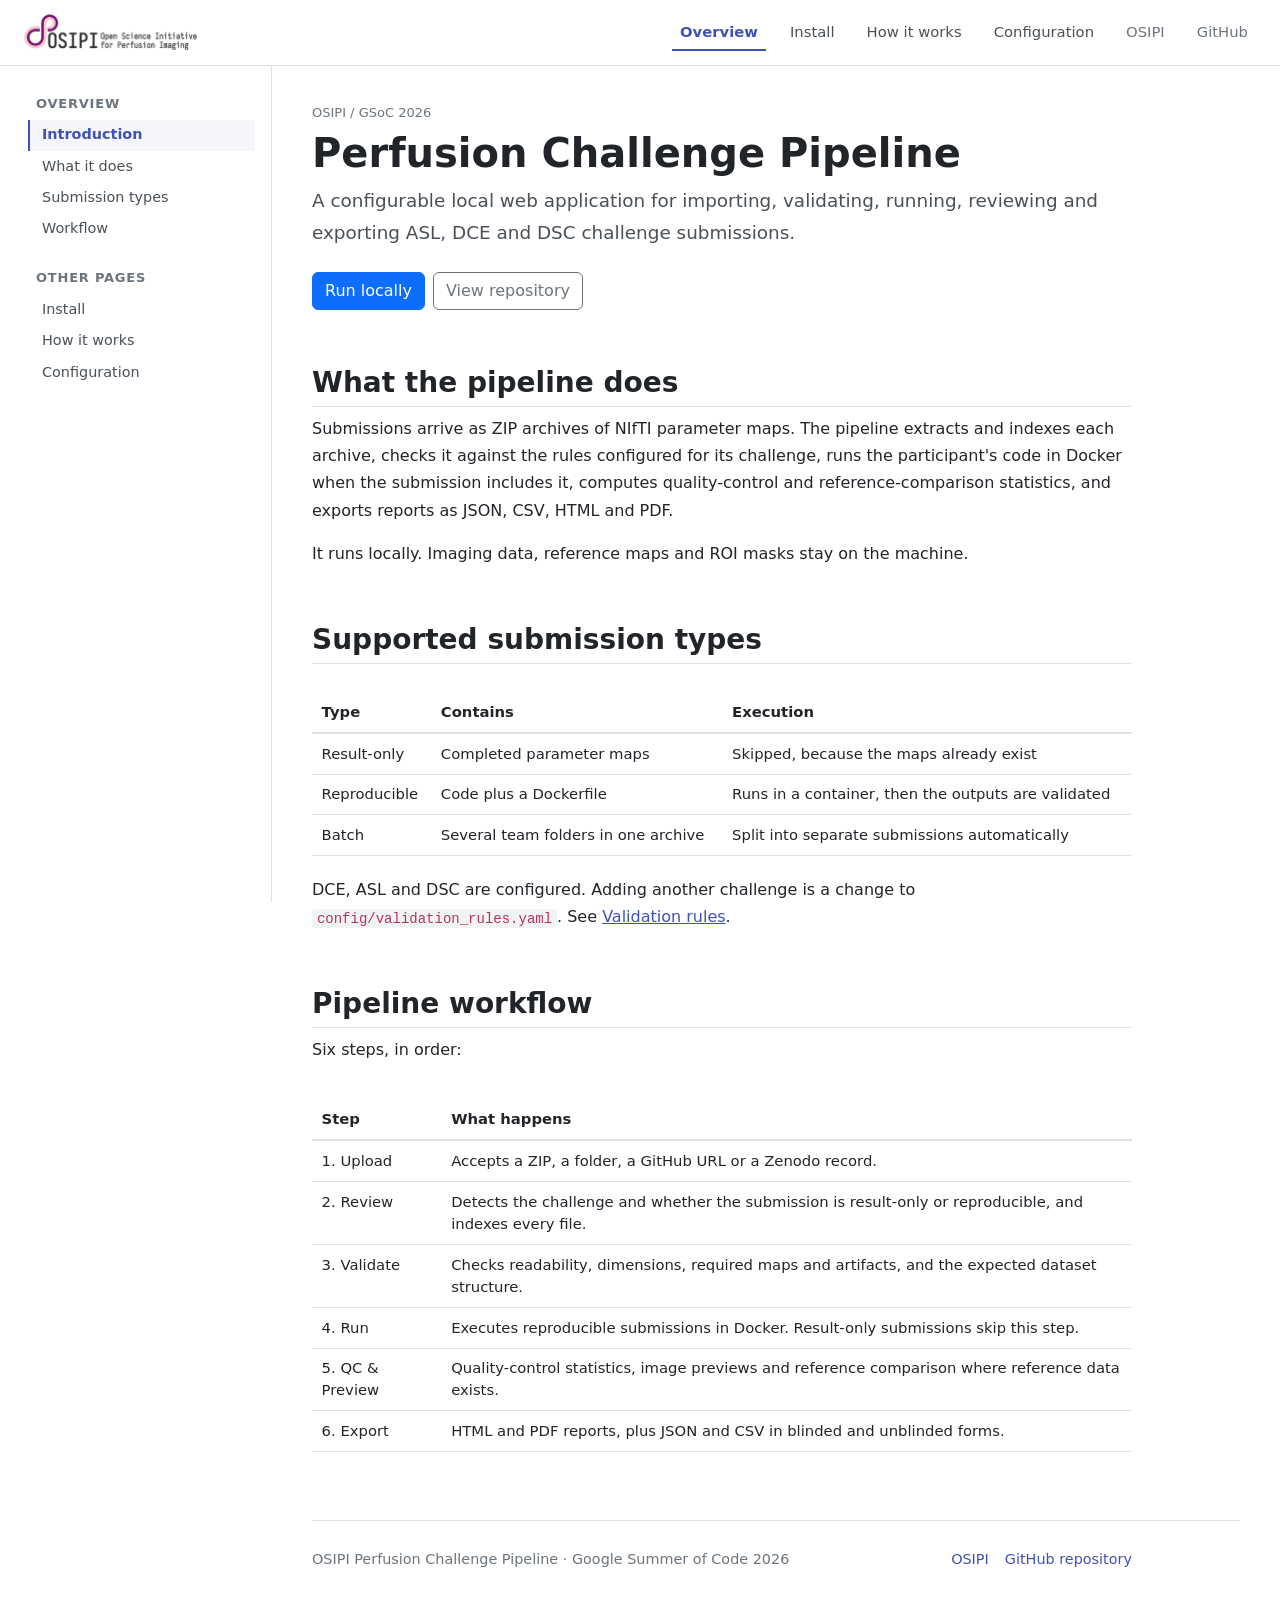
==== docs/index.html @ 7261a747 "Update pipeline" ====
<!DOCTYPE html>
<html lang="en">
<head>
<meta charset="utf-8">
<meta name="viewport" content="width=device-width, initial-scale=1">
<title>Perfusion Challenge Pipeline · Documentation</title>
<meta name="description" content="Documentation for the OSIPI Perfusion Challenge Pipeline: a configurable local web application for importing, validating, running, reviewing and exporting ASL, DCE and DSC challenge submissions.">
<!-- The mark, not the wordmark: the lettering is illegible at 16 px. -->
<link rel="icon" href="assets/images/favicon.ico" sizes="any">
<link rel="apple-touch-icon" href="assets/images/osipi-mark.png">
<link href="https://cdn.jsdelivr.net/npm/bootstrap@5.3.3/dist/css/bootstrap.min.css" rel="stylesheet" crossorigin="anonymous">
<link rel="stylesheet" href="assets/stylesheets/site.css">
</head>
<body data-page="index">

<a class="docs-skip" href="#main">Skip to content</a>

<nav class="navbar navbar-expand-lg docs-navbar sticky-top" aria-label="Main">
  <div class="container-fluid px-3 px-lg-4">
    <button class="navbar-toggler border-0 me-2 d-lg-none" type="button"
            data-bs-toggle="offcanvas" data-bs-target="#docsMenu" aria-controls="docsMenu"
            aria-label="Open documentation menu">
      <span class="navbar-toggler-icon"></span>
    </button>

    <a class="navbar-brand" href="index.html" aria-label="Perfusion Challenge Pipeline home page">
      <img src="assets/images/osipi-logo.png"
           alt="Open Science Initiative for Perfusion Imaging"
           class="docs-brand-logo">
    </a>

    <!-- Tabs are rendered by assets/scripts/nav.js so all pages share one list. -->
    <ul class="navbar-nav ms-auto flex-row gap-3 align-items-center" data-navbar-tabs></ul>
  </div>
</nav>

<div class="container-fluid px-0">
  <div class="docs-layout">

    <aside class="docs-sidebar ps-3 ps-xl-4">
      <nav id="sidebar-nav" aria-label="Documentation sections"></nav>
    </aside>

    <div class="offcanvas offcanvas-start" tabindex="-1" id="docsMenu" aria-labelledby="docsMenuLabel">
      <div class="offcanvas-header border-bottom">
        <h2 class="offcanvas-title h6 mb-0" id="docsMenuLabel">Documentation</h2>
        <button type="button" class="btn-close" data-bs-dismiss="offcanvas" aria-label="Close"></button>
      </div>
      <div class="offcanvas-body">
        <nav id="sidebar-nav-mobile" aria-label="Documentation sections"></nav>
      </div>
    </div>

    <main class="docs-main" id="main">
      <div class="docs-content">

        <section id="introduction">
          <p class="docs-breadcrumb">OSIPI / GSoC 2026</p>
          <h1>Perfusion Challenge Pipeline</h1>
          <p class="docs-lead">A configurable local web application for importing, validating, running,
            reviewing and exporting ASL, DCE and DSC challenge submissions.</p>

          <div class="d-flex flex-wrap gap-2 mt-4 mb-2">
            <a class="btn btn-primary" href="install.html#installation">Run locally</a>
            <a class="btn btn-outline-secondary" href="https://github.com/ralkhleef/osipi-perfusion-pipeline" target="_blank" rel="noopener">View repository</a>
          </div>

          <h2 id="what-it-does">What the pipeline does</h2>
          <p>Submissions arrive as ZIP archives of NIfTI parameter maps. The pipeline extracts and
            indexes each archive, checks it against the rules configured for its challenge, runs the
            participant's code in Docker when the submission includes it, computes quality-control
            and reference-comparison statistics, and exports reports as JSON, CSV, HTML and PDF.</p>
          <p>It runs locally. Imaging data, reference maps and ROI masks stay on the machine.</p>

          <h2 id="submission-types">Supported submission types</h2>
          <div class="docs-table-wrap">
            <table>
              <thead><tr><th>Type</th><th>Contains</th><th>Execution</th></tr></thead>
              <tbody>
                <tr><td>Result-only</td><td>Completed parameter maps</td><td>Skipped, because the maps already exist</td></tr>
                <tr><td>Reproducible</td><td>Code plus a Dockerfile</td><td>Runs in a container, then the outputs are validated</td></tr>
                <tr><td>Batch</td><td>Several team folders in one archive</td><td>Split into separate submissions automatically</td></tr>
              </tbody>
            </table>
          </div>
          <p>DCE, ASL and DSC are configured. Adding another challenge is a change to
            <code>config/validation_rules.yaml</code>. See <a href="configuration.html#validation-rules">Validation
            rules</a>.</p>

          <h2 id="pipeline-workflow">Pipeline workflow</h2>
          <p>Six steps, in order:</p>
          <div class="docs-table-wrap">
            <table>
              <thead><tr><th>Step</th><th>What happens</th></tr></thead>
              <tbody>
                <tr><td>1. Upload</td><td>Accepts a ZIP, a folder, a GitHub URL or a Zenodo record.</td></tr>
                <tr><td>2. Review</td><td>Detects the challenge and whether the submission is result-only or reproducible, and indexes every file.</td></tr>
                <tr><td>3. Validate</td><td>Checks readability, dimensions, required maps and artifacts, and the expected dataset structure.</td></tr>
                <tr><td>4. Run</td><td>Executes reproducible submissions in Docker. Result-only submissions skip this step.</td></tr>
                <tr><td>5. QC &amp; Preview</td><td>Quality-control statistics, image previews and reference comparison where reference data exists.</td></tr>
                <tr><td>6. Export</td><td>HTML and PDF reports, plus JSON and CSV in blinded and unblinded forms.</td></tr>
              </tbody>
            </table>
          </div>
        </section>

      </div>

      <footer class="docs-footer mt-5">
        <div class="docs-content d-flex flex-wrap gap-3 justify-content-between">
          <span>OSIPI Perfusion Challenge Pipeline · Google Summer of Code 2026</span>
          <span class="d-flex gap-3">
            <a href="https://osipi.github.io/" target="_blank" rel="noopener">OSIPI</a>
            <a href="https://github.com/ralkhleef/osipi-perfusion-pipeline" target="_blank" rel="noopener">GitHub repository</a>
          </span>
        </div>
      </footer>
    </main>

    <aside class="docs-toc-col">
      <p class="docs-toc-title">On this page</p>
      <nav class="docs-toc" data-toc aria-label="On this page"></nav>
    </aside>

  </div>
</div>

<script src="https://cdn.jsdelivr.net/npm/bootstrap@5.3.3/dist/js/bootstrap.bundle.min.js" crossorigin="anonymous"></script>
<script src="assets/scripts/nav.js"></script>
<script src="assets/scripts/site.js"></script>
</body>
</html>
---- docs/assets/stylesheets/site.css ----
/* OSIPI Perfusion Challenge Pipeline — documentation site.
 *
 * Bootstrap 5.3 supplies the grid, navbar, offcanvas and buttons; this file
 * adds the documentation layout (three columns, sticky sidebars, scrollspy
 * states, code blocks, figures) and the OSIPI palette on top.
 */

:root {
  --osipi-primary: #4051b5;
  --osipi-primary-dark: #303f9f;
  --osipi-link: #4051b5;
  --docs-border: #dee2e6;
  --docs-muted: #6c757d;
  --docs-code-bg: #212529;
  --docs-sidebar-w: 17rem;
  --docs-toc-w: 14rem;
  --docs-navbar-h: 4rem;

  --bs-body-font-family: system-ui, -apple-system, "Segoe UI", Roboto, sans-serif;
  --bs-link-color-rgb: 64, 81, 181;
  --bs-link-hover-color-rgb: 48, 63, 159;
}

body {
  font-family: var(--bs-body-font-family);
  color: #212529;
  scroll-behavior: smooth;
}

@media (prefers-reduced-motion: reduce) {
  body { scroll-behavior: auto; }
}

/* ── Navbar ──────────────────────────────────────────────────────────────── */

.docs-navbar {
  background: #fff;
  min-height: var(--docs-navbar-h);
  border-bottom: 1px solid var(--docs-border);
}

.docs-navbar .navbar-brand {
  display: flex;
  align-items: center;
  gap: .75rem;
  padding-block: .4rem;
}

/* The lockup is a wide banner carrying its own wordmark and strapline, so it
   stands alone in the navbar. Sized so the strapline stays legible. */
.docs-brand-logo {
  height: 2.25rem;
  width: auto;
}

@media (max-width: 575.98px) {
  /* Narrow screens: the strapline is unreadable anyway, so trade it for room. */
  .docs-brand-logo { height: 1.75rem; }
}

.docs-navbar .nav-link {
  color: #495057;
  font-size: .925rem;
  font-weight: 500;
}
.docs-navbar .nav-link:hover,
.docs-navbar .nav-link:focus-visible { color: var(--osipi-primary); }

/* ── Three-column layout ─────────────────────────────────────────────────── */

.docs-layout {
  display: grid;
  grid-template-columns: 1fr;
  gap: 0;
}

@media (min-width: 992px) {
  .docs-layout {
    grid-template-columns: var(--docs-sidebar-w) minmax(0, 1fr);
  }
}

@media (min-width: 1400px) {
  .docs-layout {
    grid-template-columns: var(--docs-sidebar-w) minmax(0, 1fr) var(--docs-toc-w);
  }
}

.docs-sidebar {
  display: none;
  border-right: 1px solid var(--docs-border);
}

@media (min-width: 992px) {
  .docs-sidebar {
    display: block;
    position: sticky;
    top: var(--docs-navbar-h);
    height: calc(100vh - var(--docs-navbar-h));
    overflow-y: auto;
    padding: 1.75rem 1rem 3rem 0;
  }
}

.docs-toc-col { display: none; }

@media (min-width: 1400px) {
  .docs-toc-col {
    display: block;
    position: sticky;
    top: var(--docs-navbar-h);
    height: calc(100vh - var(--docs-navbar-h));
    overflow-y: auto;
    padding: 1.75rem 0 3rem 1.5rem;
  }
}

.docs-main {
  min-width: 0;
  padding: 2rem 0 4rem;
}

@media (min-width: 992px) {
  .docs-main { padding: 2.25rem 2.5rem 5rem; }
}

.docs-content { max-width: 820px; }

/* ── Sidebar navigation ──────────────────────────────────────────────────── */

.docs-nav-group + .docs-nav-group { margin-top: 1.5rem; }

.docs-nav-heading {
  font-size: .8125rem;
  font-weight: 600;
  text-transform: uppercase;
  letter-spacing: .06em;
  color: var(--docs-muted);
  padding: 0 .75rem;
  margin-bottom: .4rem;
}

.docs-nav-link {
  display: block;
  padding: .3rem .75rem;
  font-size: .9rem;
  color: #495057;
  text-decoration: none;
  border-left: 2px solid transparent;
  margin-left: .25rem;
}

.docs-nav-link:hover { color: var(--osipi-primary); }

.docs-nav-link.active {
  color: var(--osipi-primary);
  font-weight: 600;
  border-left-color: var(--osipi-primary);
  background: rgba(64, 81, 181, .05);
}

/* ── On this page ────────────────────────────────────────────────────────── */

.docs-toc-title {
  font-size: .8125rem;
  font-weight: 600;
  text-transform: uppercase;
  letter-spacing: .06em;
  color: var(--docs-muted);
  margin-bottom: .5rem;
}

.docs-toc a {
  display: block;
  padding: .2rem 0 .2rem .75rem;
  font-size: .85rem;
  color: var(--docs-muted);
  text-decoration: none;
  border-left: 2px solid var(--docs-border);
}

.docs-toc a:hover { color: var(--osipi-primary); }

.docs-toc a.active {
  color: var(--osipi-primary);
  border-left-color: var(--osipi-primary);
  font-weight: 500;
}

/* ── Typography ──────────────────────────────────────────────────────────── */

.docs-breadcrumb {
  font-size: .8125rem;
  color: var(--docs-muted);
  margin-bottom: .35rem;
}

.docs-content h1 {
  font-size: 2.5rem;
  font-weight: 600;
  margin-bottom: .5rem;
}

.docs-lead {
  font-size: 1.15rem;
  color: #495057;
  line-height: 1.6;
  max-width: 46em;
}

.docs-content h2 {
  font-size: 1.75rem;
  font-weight: 600;
  margin-top: 3rem;
  padding-top: .5rem;
  padding-bottom: .4rem;
  border-bottom: 1px solid var(--docs-border);
}

.docs-content h3 {
  font-size: 1.25rem;
  font-weight: 600;
  margin-top: 2rem;
}

.docs-content h4 { font-size: 1.05rem; font-weight: 600; margin-top: 1.5rem; }

.docs-content p,
.docs-content li { line-height: 1.7; }

/* Anchor links appear on hover, as in most documentation sites. */
.docs-anchor {
  opacity: 0;
  margin-left: .4rem;
  font-size: .8em;
  text-decoration: none;
  color: var(--docs-muted);
}
h2:hover .docs-anchor,
h3:hover .docs-anchor,
.docs-anchor:focus-visible { opacity: 1; }

/* ── Code blocks ─────────────────────────────────────────────────────────── */

.docs-code { margin: 1.25rem 0; }

.docs-code-header {
  display: flex;
  align-items: center;
  justify-content: space-between;
  gap: 1rem;
  background: #2b3035;
  color: #dee2e6;
  border-radius: .375rem .375rem 0 0;
  padding: .45rem .85rem;
  font-size: .8125rem;
  font-family: var(--bs-font-monospace);
}

.docs-code-header + pre {
  margin: 0;
  border-radius: 0 0 .375rem .375rem;
}

.docs-code pre {
  background: var(--docs-code-bg);
  color: #e9ecef;
  padding: 1rem 1.1rem;
  overflow-x: auto;
  font-size: .8375rem;
  line-height: 1.6;
  margin: 0;
  border-radius: .375rem;
}

.docs-code code { color: inherit; background: none; padding: 0; }

.docs-copy {
  border: 1px solid rgba(255, 255, 255, .25);
  background: transparent;
  color: #dee2e6;
  border-radius: .25rem;
  padding: .1rem .55rem;
  font-size: .75rem;
  cursor: pointer;
  white-space: nowrap;
}

.docs-copy:hover { background: rgba(255, 255, 255, .1); color: #fff; }
.docs-copy.copied { color: #75b798; border-color: #75b798; }

/* Inline code inside prose. */
.docs-content p code,
.docs-content li code,
.docs-content td code {
  background: #f1f3f5;
  color: #b5335c;
  padding: .12em .35em;
  border-radius: .25rem;
  font-size: .875em;
}

/* ── Tables ──────────────────────────────────────────────────────────────── */

.docs-content table {
  width: 100%;
  margin: 1.25rem 0;
  font-size: .925rem;
  border-collapse: collapse;
}

.docs-content thead th {
  text-align: left;
  border-bottom: 2px solid var(--docs-border);
  padding: .55rem .6rem;
  font-weight: 600;
}

.docs-content tbody td {
  border-bottom: 1px solid var(--docs-border);
  padding: .55rem .6rem;
  vertical-align: top;
}

.docs-table-wrap { overflow-x: auto; }

/* ── Callout — used sparingly ────────────────────────────────────────────── */

.docs-callout {
  border-left: 3px solid var(--osipi-primary);
  background: #f8f9fb;
  padding: .9rem 1.1rem;
  border-radius: 0 .375rem .375rem 0;
  margin: 1.5rem 0;
  font-size: .95rem;
}

.docs-callout p:last-child { margin-bottom: 0; }

/* ── Footer ──────────────────────────────────────────────────────────────── */

.docs-footer {
  border-top: 1px solid var(--docs-border);
  padding: 1.75rem 0;
  font-size: .9rem;
  color: var(--docs-muted);
}

.docs-footer a { color: var(--osipi-link); text-decoration: none; }
.docs-footer a:hover { text-decoration: underline; }

/* Skip link for keyboard users. */
.docs-skip {
  position: absolute;
  left: -999px;
  top: 0;
  background: #fff;
  padding: .6rem 1rem;
  z-index: 3000;
}
.docs-skip:focus { left: .5rem; top: .5rem; }

/* ── Navbar tabs ─────────────────────────────────────────────────────────── */

.docs-navbar .nav-link.active {
  color: var(--osipi-primary);
  font-weight: 600;
  box-shadow: inset 0 -2px 0 var(--osipi-primary);
}

/* External links sit slightly back from the page tabs. */
.docs-navbar .docs-nav-external { color: var(--docs-muted); }

@media (max-width: 991.98px) {
  /* Tabs wrap rather than overflow once the sidebar toggle appears. */
  .docs-navbar .navbar-nav { flex-wrap: wrap; row-gap: .25rem; }
  .docs-navbar .nav-link { font-size: .85rem; }
}
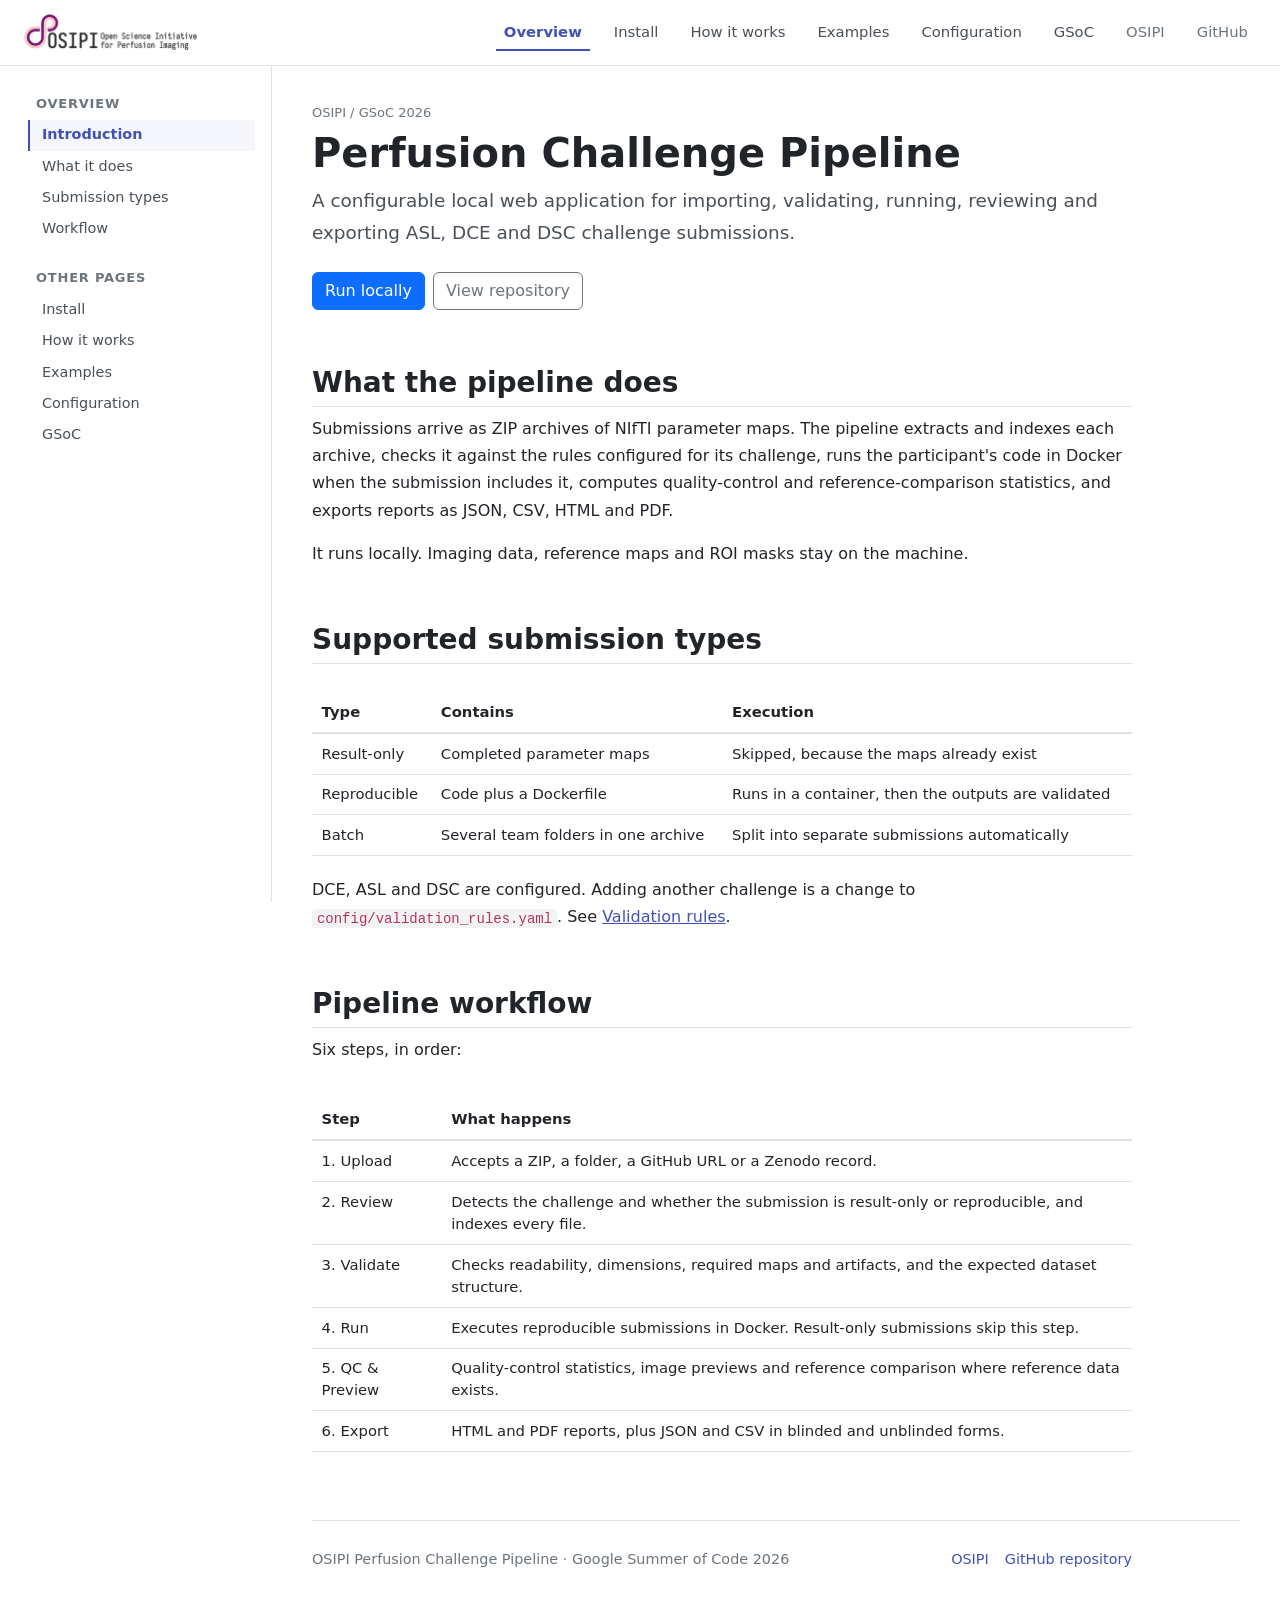
==== commit 428dd441: "Improve configuration reload and documentation" ====
--- a/docs/index.html
+++ b/docs/index.html
@@ -110,7 +110,7 @@
         <div class="docs-content d-flex flex-wrap gap-3 justify-content-between">
           <span>OSIPI Perfusion Challenge Pipeline · Google Summer of Code 2026</span>
           <span class="d-flex gap-3">
-            <a href="https://osipi.github.io/" target="_blank" rel="noopener">OSIPI</a>
+            <a href="https://osipi.ismrm.org/" target="_blank" rel="noopener">OSIPI</a>
             <a href="https://github.com/ralkhleef/osipi-perfusion-pipeline" target="_blank" rel="noopener">GitHub repository</a>
           </span>
         </div>
--- a/docs/assets/stylesheets/site.css
+++ b/docs/assets/stylesheets/site.css
@@ -324,6 +324,95 @@
 
 .docs-table-wrap { overflow-x: auto; }
 
+/* ── Interface screens ───────────────────────────────────────────────────── */
+
+.docs-screen { margin: 1.5rem 0 2rem; }
+
+.docs-screen img {
+  width: 100%;
+  height: auto;
+  display: block;
+  border: 1px solid var(--docs-border);
+  border-radius: .375rem;
+}
+
+/* An empty slot waiting for a screenshot. Deliberately plain and clearly
+   empty: a reader should read it as "not here yet", never mistake it for the
+   interface, and never see a broken-image icon. */
+.docs-shot {
+  display: flex;
+  align-items: center;
+  justify-content: center;
+  aspect-ratio: 16 / 9;
+  border: 1px dashed var(--docs-border);
+  border-radius: .375rem;
+  background: #f8f9fa;
+}
+
+/* Classed rather than a bare <span>: the documentation tests find worked
+   examples by matching <span>Label</span> code-block headers, and an unclassed
+   label here matched "Run" ahead of the real docker run block. */
+.docs-shot-label {
+  font-size: .875rem;
+  color: var(--docs-muted);
+  letter-spacing: .02em;
+}
+
+.docs-screen figcaption {
+  font-size: .9rem;
+  color: var(--docs-muted);
+  margin-top: .6rem;
+}
+
+.docs-screen figcaption strong { color: var(--bs-body-color); }
+
+/* ── Downloads ───────────────────────────────────────────────────────────── */
+
+.docs-downloads {
+  display: grid;
+  grid-template-columns: repeat(auto-fit, minmax(260px, 1fr));
+  gap: .75rem;
+  margin: 1.25rem 0 1.75rem;
+}
+
+.docs-download {
+  display: grid;
+  grid-template-columns: auto 1fr;
+  grid-template-areas: "kind name" "kind note";
+  column-gap: .85rem;
+  align-items: center;
+  padding: .8rem 1rem;
+  border: 1px solid var(--docs-border);
+  border-radius: .375rem;
+  text-decoration: none;
+  color: inherit;
+}
+
+.docs-download:hover {
+  border-color: var(--osipi-primary);
+  background: #f8f9fb;
+}
+
+.docs-download-kind {
+  grid-area: kind;
+  align-self: center;
+  font-size: .6875rem;
+  font-weight: 600;
+  letter-spacing: .06em;
+  color: var(--osipi-primary);
+  border: 1px solid currentColor;
+  border-radius: .25rem;
+  padding: .15rem .4rem;
+}
+
+.docs-download-name { grid-area: name; font-weight: 500; }
+
+.docs-download-note {
+  grid-area: note;
+  font-size: .8125rem;
+  color: var(--docs-muted);
+}
+
 /* ── Callout — used sparingly ────────────────────────────────────────────── */
 
 .docs-callout {
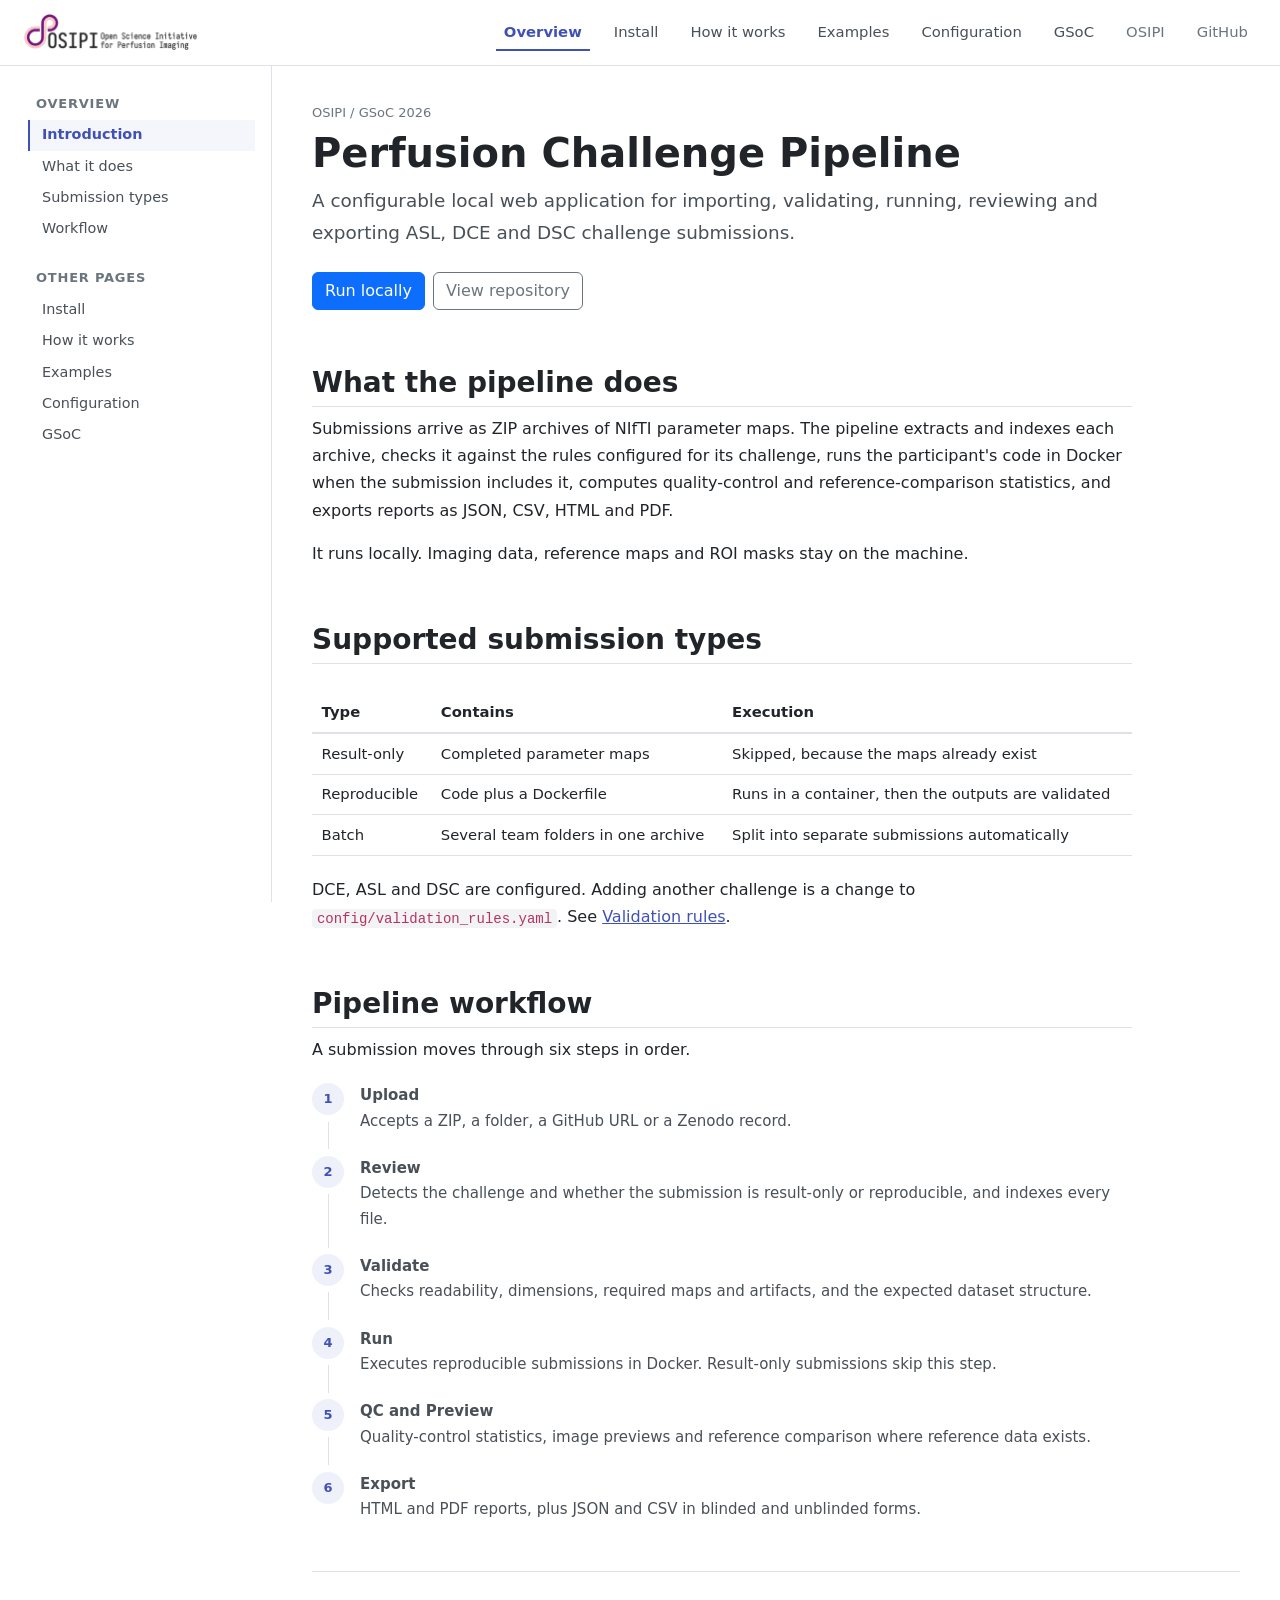
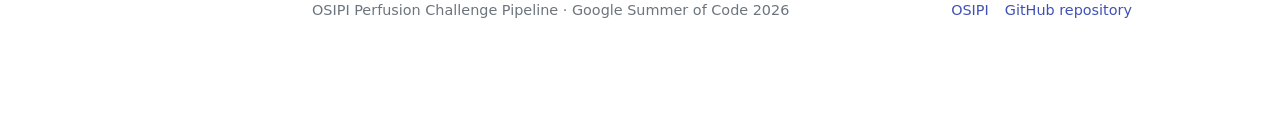
==== commit 770d7590: "Improve documentation layout and example outputs" ====
--- a/docs/index.html
+++ b/docs/index.html
@@ -88,19 +88,50 @@
             rules</a>.</p>
 
           <h2 id="pipeline-workflow">Pipeline workflow</h2>
-          <p>Six steps, in order:</p>
-          <div class="docs-table-wrap">
-            <table>
-              <thead><tr><th>Step</th><th>What happens</th></tr></thead>
-              <tbody>
-                <tr><td>1. Upload</td><td>Accepts a ZIP, a folder, a GitHub URL or a Zenodo record.</td></tr>
-                <tr><td>2. Review</td><td>Detects the challenge and whether the submission is result-only or reproducible, and indexes every file.</td></tr>
-                <tr><td>3. Validate</td><td>Checks readability, dimensions, required maps and artifacts, and the expected dataset structure.</td></tr>
-                <tr><td>4. Run</td><td>Executes reproducible submissions in Docker. Result-only submissions skip this step.</td></tr>
-                <tr><td>5. QC &amp; Preview</td><td>Quality-control statistics, image previews and reference comparison where reference data exists.</td></tr>
-                <tr><td>6. Export</td><td>HTML and PDF reports, plus JSON and CSV in blinded and unblinded forms.</td></tr>
-              </tbody>
-            </table>
+          <p>A submission moves through six steps in order.</p>
+          <div class="docs-steps">
+            <div class="docs-step">
+              <div class="docs-step-rail"><span class="docs-step-num">1</span><span class="docs-step-line"></span></div>
+              <div class="docs-step-body">
+                <p class="docs-step-title">Upload</p>
+                <p>Accepts a ZIP, a folder, a GitHub URL or a Zenodo record.</p>
+              </div>
+            </div>
+            <div class="docs-step">
+              <div class="docs-step-rail"><span class="docs-step-num">2</span><span class="docs-step-line"></span></div>
+              <div class="docs-step-body">
+                <p class="docs-step-title">Review</p>
+                <p>Detects the challenge and whether the submission is result-only or reproducible, and indexes every file.</p>
+              </div>
+            </div>
+            <div class="docs-step">
+              <div class="docs-step-rail"><span class="docs-step-num">3</span><span class="docs-step-line"></span></div>
+              <div class="docs-step-body">
+                <p class="docs-step-title">Validate</p>
+                <p>Checks readability, dimensions, required maps and artifacts, and the expected dataset structure.</p>
+              </div>
+            </div>
+            <div class="docs-step">
+              <div class="docs-step-rail"><span class="docs-step-num">4</span><span class="docs-step-line"></span></div>
+              <div class="docs-step-body">
+                <p class="docs-step-title">Run</p>
+                <p>Executes reproducible submissions in Docker. Result-only submissions skip this step.</p>
+              </div>
+            </div>
+            <div class="docs-step">
+              <div class="docs-step-rail"><span class="docs-step-num">5</span><span class="docs-step-line"></span></div>
+              <div class="docs-step-body">
+                <p class="docs-step-title">QC and Preview</p>
+                <p>Quality-control statistics, image previews and reference comparison where reference data exists.</p>
+              </div>
+            </div>
+            <div class="docs-step">
+              <div class="docs-step-rail"><span class="docs-step-num">6</span></div>
+              <div class="docs-step-body">
+                <p class="docs-step-title">Export</p>
+                <p>HTML and PDF reports, plus JSON and CSV in blinded and unblinded forms.</p>
+              </div>
+            </div>
           </div>
         </section>
 
--- a/docs/assets/stylesheets/site.css
+++ b/docs/assets/stylesheets/site.css
@@ -324,6 +324,59 @@
 
 .docs-table-wrap { overflow-x: auto; }
 
+/* ── Numbered steps ──────────────────────────────────────────────────────── */
+
+.docs-steps { margin: 1.25rem 0 2rem; }
+
+.docs-step { display: grid; grid-template-columns: 2rem 1fr; gap: 0 1rem; }
+
+.docs-step-rail { display: flex; flex-direction: column; align-items: center; }
+
+.docs-step-num {
+  width: 2rem;
+  height: 2rem;
+  flex: 0 0 auto;
+  border-radius: 50%;
+  display: flex;
+  align-items: center;
+  justify-content: center;
+  font-size: .8125rem;
+  font-weight: 600;
+  background: #eef0fa;
+  color: var(--osipi-primary);
+}
+
+/* The connector is drawn by the rail, not by a border on the circle, so it
+   stretches to whatever height the text beside it happens to need. */
+.docs-step-line { width: 1px; flex: 1 1 auto; background: var(--docs-border); margin: .4rem 0; }
+
+.docs-step-body { padding-bottom: 1.35rem; }
+.docs-step:last-child .docs-step-body { padding-bottom: 0; }
+.docs-step-title { font-weight: 600; font-size: 1rem; margin: .25rem 0 .2rem; }
+.docs-step-body p { margin: 0; color: #495057; font-size: .9375rem; }
+
+/* ── Paired cards ────────────────────────────────────────────────────────── */
+
+.docs-cards {
+  display: grid;
+  grid-template-columns: repeat(auto-fit, minmax(17rem, 1fr));
+  gap: 1rem;
+  margin: 1.25rem 0 1.75rem;
+}
+
+.docs-card {
+  border: 1px solid var(--docs-border);
+  border-radius: .375rem;
+  padding: 1.1rem 1.25rem;
+}
+
+.docs-card h3 { font-size: .9375rem; font-weight: 600; margin: 0 0 .15rem; }
+.docs-card > p { font-size: .8125rem; color: var(--docs-muted); margin: 0 0 .9rem; }
+.docs-card dl { margin: 0; }
+.docs-card dt { font-size: .875rem; font-weight: 600; margin-top: .8rem; }
+.docs-card dt:first-child { margin-top: 0; }
+.docs-card dd { font-size: .8125rem; color: #495057; margin: .15rem 0 0; line-height: 1.55; }
+
 /* ── Interface screens ───────────────────────────────────────────────────── */
 
 .docs-screen { margin: 1.5rem 0 2rem; }
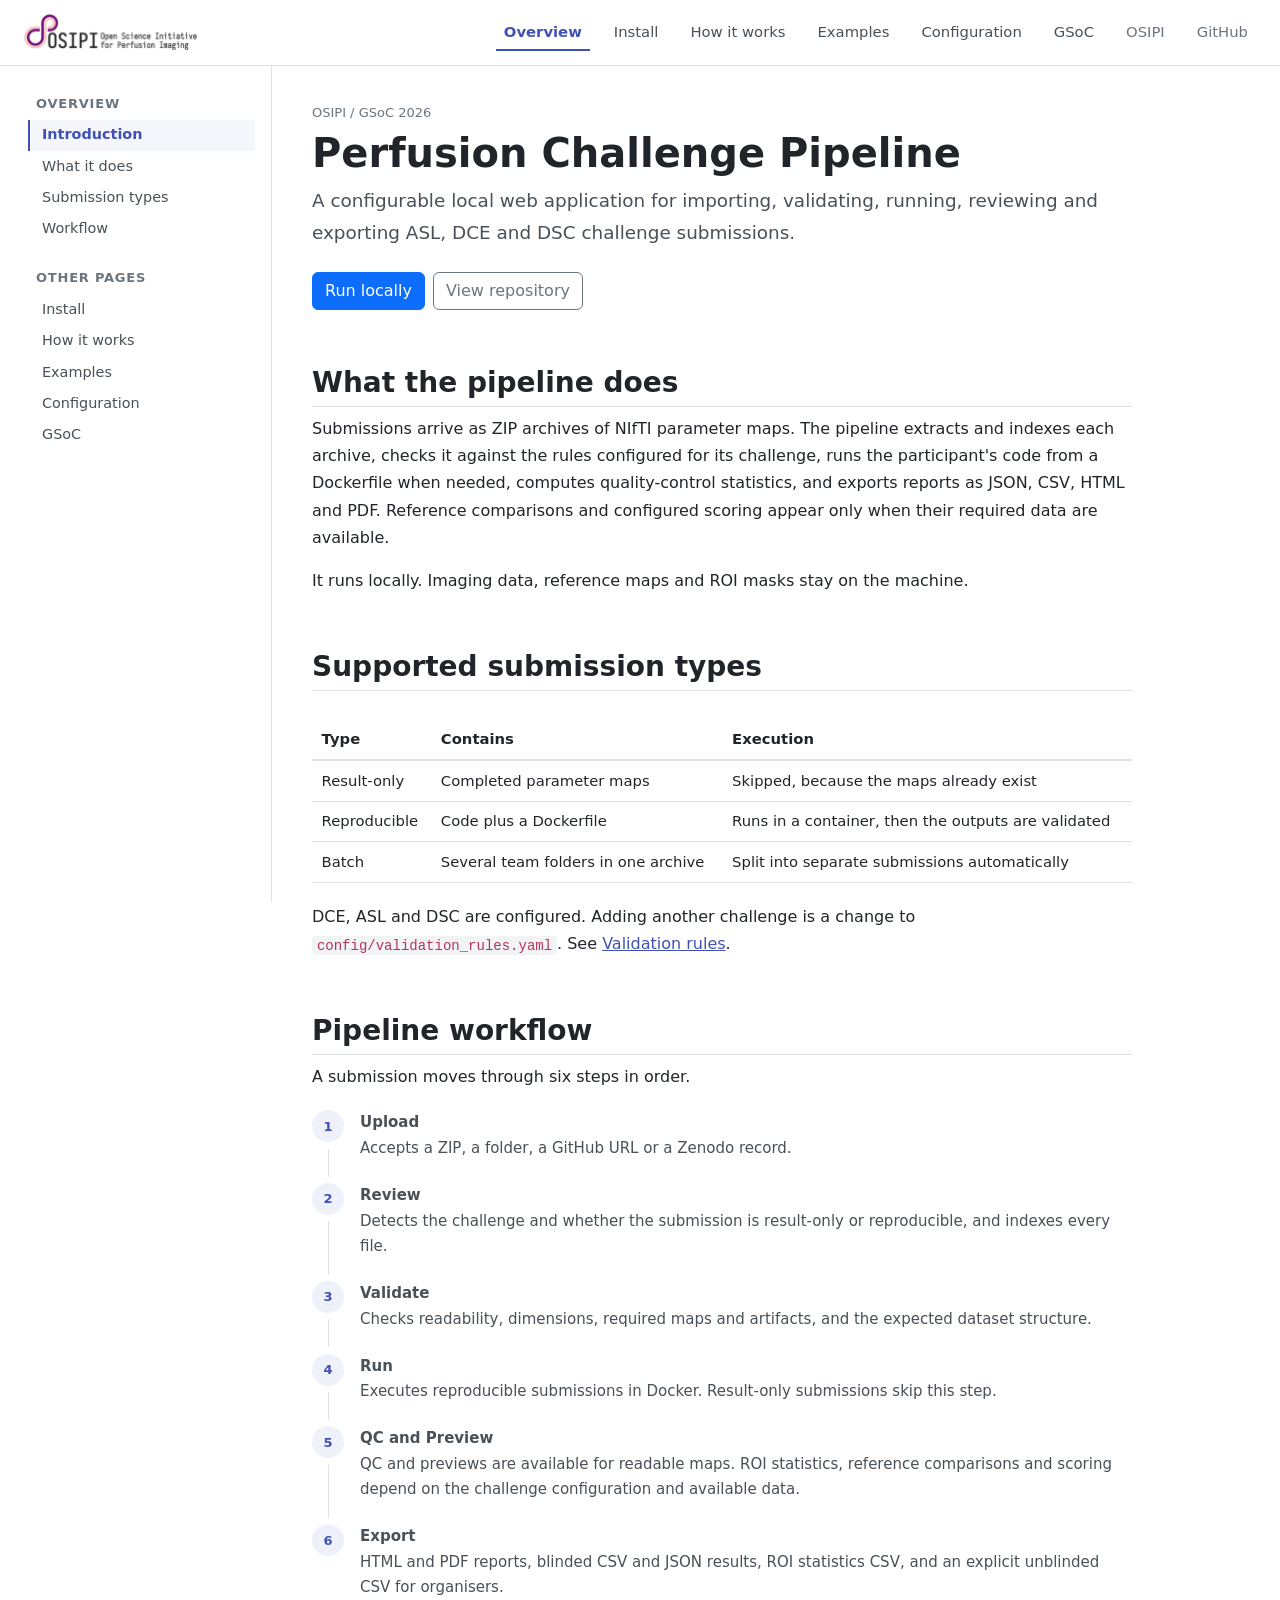
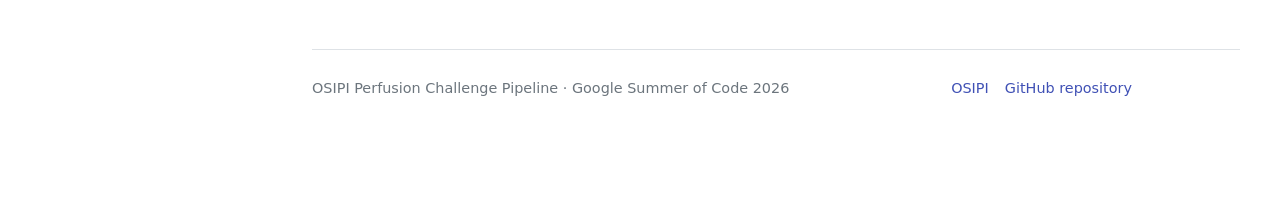
==== commit 49ab5f47: "Align pipeline analysis workflow and documentation" ====
--- a/docs/index.html
+++ b/docs/index.html
@@ -68,8 +68,9 @@
           <h2 id="what-it-does">What the pipeline does</h2>
           <p>Submissions arrive as ZIP archives of NIfTI parameter maps. The pipeline extracts and
             indexes each archive, checks it against the rules configured for its challenge, runs the
-            participant's code in Docker when the submission includes it, computes quality-control
-            and reference-comparison statistics, and exports reports as JSON, CSV, HTML and PDF.</p>
+            participant's code from a Dockerfile when needed, computes quality-control statistics,
+            and exports reports as JSON, CSV, HTML and PDF. Reference comparisons and configured
+            scoring appear only when their required data are available.</p>
           <p>It runs locally. Imaging data, reference maps and ROI masks stay on the machine.</p>
 
           <h2 id="submission-types">Supported submission types</h2>
@@ -122,14 +123,14 @@
               <div class="docs-step-rail"><span class="docs-step-num">5</span><span class="docs-step-line"></span></div>
               <div class="docs-step-body">
                 <p class="docs-step-title">QC and Preview</p>
-                <p>Quality-control statistics, image previews and reference comparison where reference data exists.</p>
+                <p>QC and previews are available for readable maps. ROI statistics, reference comparisons and scoring depend on the challenge configuration and available data.</p>
               </div>
             </div>
             <div class="docs-step">
               <div class="docs-step-rail"><span class="docs-step-num">6</span></div>
               <div class="docs-step-body">
                 <p class="docs-step-title">Export</p>
-                <p>HTML and PDF reports, plus JSON and CSV in blinded and unblinded forms.</p>
+                <p>HTML and PDF reports, blinded CSV and JSON results, ROI statistics CSV, and an explicit unblinded CSV for organisers.</p>
               </div>
             </div>
           </div>
--- a/docs/assets/stylesheets/site.css
+++ b/docs/assets/stylesheets/site.css
@@ -389,26 +389,16 @@
   border-radius: .375rem;
 }
 
-/* An empty slot waiting for a screenshot. Deliberately plain and clearly
-   empty: a reader should read it as "not here yet", never mistake it for the
-   interface, and never see a broken-image icon. */
-.docs-shot {
-  display: flex;
-  align-items: center;
-  justify-content: center;
-  aspect-ratio: 16 / 9;
-  border: 1px dashed var(--docs-border);
+.docs-screen-link {
+  display: block;
   border-radius: .375rem;
-  background: #f8f9fa;
-}
-
-/* Classed rather than a bare <span>: the documentation tests find worked
-   examples by matching <span>Label</span> code-block headers, and an unclassed
-   label here matched "Run" ahead of the real docker run block. */
-.docs-shot-label {
-  font-size: .875rem;
-  color: var(--docs-muted);
-  letter-spacing: .02em;
+}
+
+.docs-screen-link:hover img { border-color: var(--osipi-primary); }
+
+.docs-screen-link:focus-visible {
+  outline: 3px solid rgba(64, 81, 181, .35);
+  outline-offset: 3px;
 }
 
 .docs-screen figcaption {
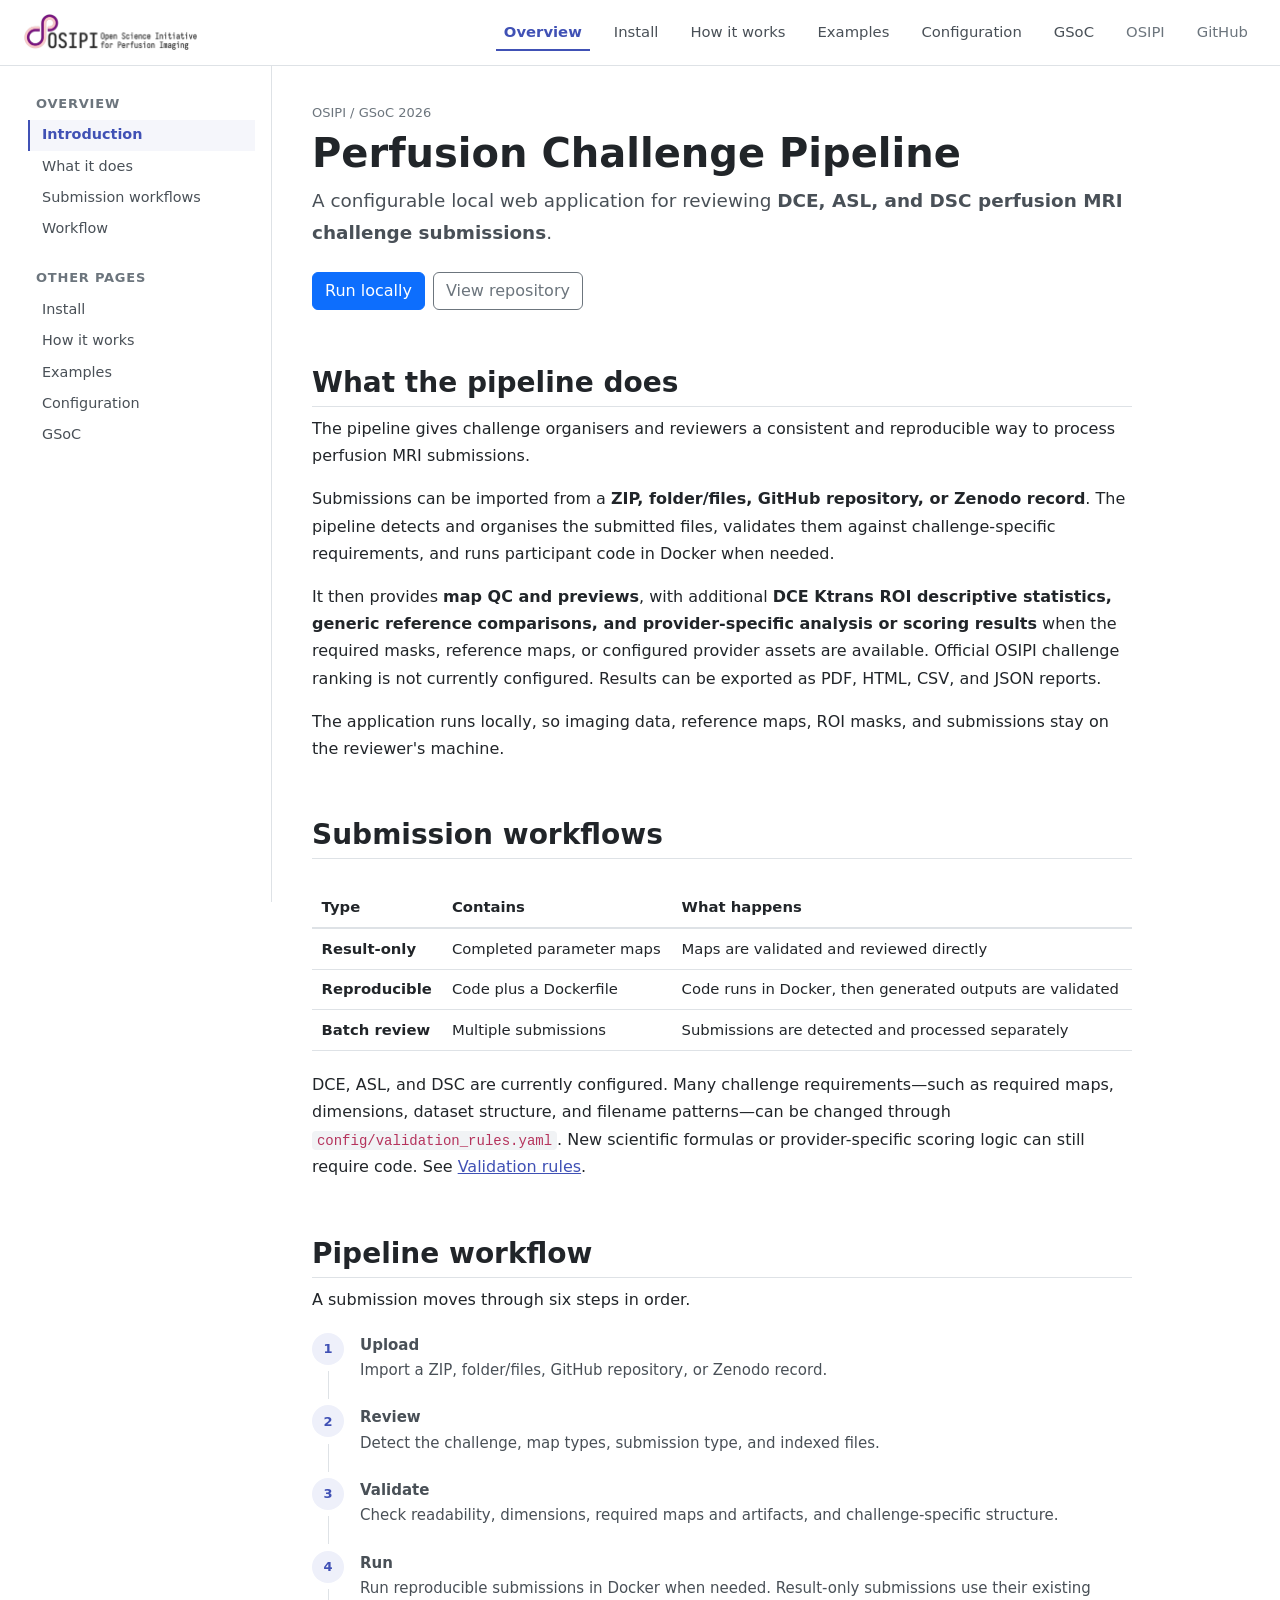
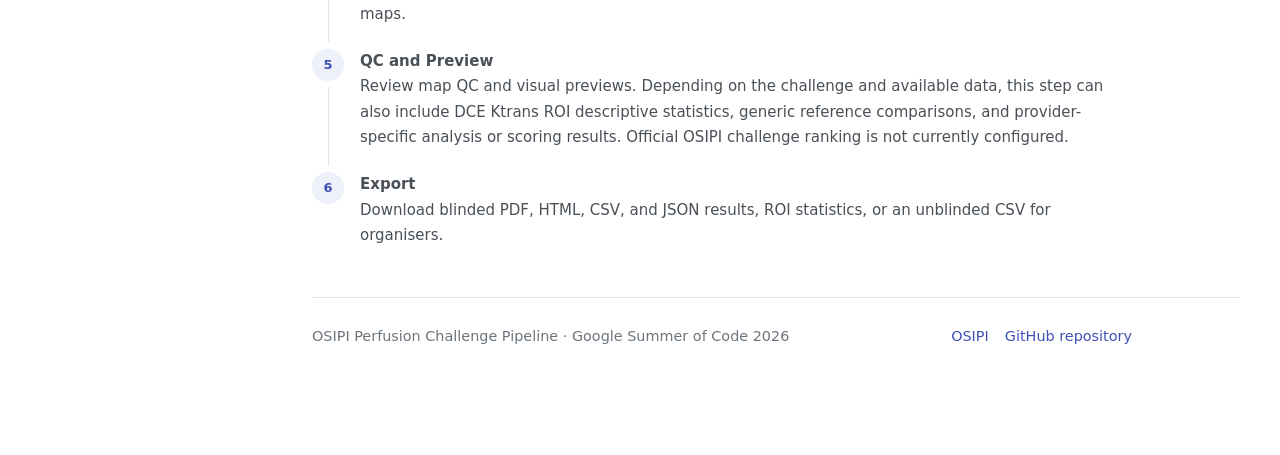
==== commit ceec32cb: "Update GitHub Pages documentation for current pipeline" ====
--- a/docs/index.html
+++ b/docs/index.html
@@ -57,8 +57,8 @@
         <section id="introduction">
           <p class="docs-breadcrumb">OSIPI / GSoC 2026</p>
           <h1>Perfusion Challenge Pipeline</h1>
-          <p class="docs-lead">A configurable local web application for importing, validating, running,
-            reviewing and exporting ASL, DCE and DSC challenge submissions.</p>
+          <p class="docs-lead">A configurable local web application for reviewing <strong>DCE, ASL,
+            and DSC perfusion MRI challenge submissions</strong>.</p>
 
           <div class="d-flex flex-wrap gap-2 mt-4 mb-2">
             <a class="btn btn-primary" href="install.html#installation">Run locally</a>
@@ -66,27 +66,39 @@
           </div>
 
           <h2 id="what-it-does">What the pipeline does</h2>
-          <p>Submissions arrive as ZIP archives of NIfTI parameter maps. The pipeline extracts and
-            indexes each archive, checks it against the rules configured for its challenge, runs the
-            participant's code from a Dockerfile when needed, computes quality-control statistics,
-            and exports reports as JSON, CSV, HTML and PDF. Reference comparisons and configured
-            scoring appear only when their required data are available.</p>
-          <p>It runs locally. Imaging data, reference maps and ROI masks stay on the machine.</p>
+          <p>The pipeline gives challenge organisers and reviewers a consistent and reproducible way
+            to process perfusion MRI submissions.</p>
 
-          <h2 id="submission-types">Supported submission types</h2>
+          <p>Submissions can be imported from a <strong>ZIP, folder/files, GitHub repository, or
+            Zenodo record</strong>. The pipeline detects and organises the submitted files, validates
+            them against challenge-specific requirements, and runs participant code in Docker when
+            needed.</p>
+
+          <p>It then provides <strong>map QC and previews</strong>, with additional <strong>DCE Ktrans
+            ROI descriptive statistics, generic reference comparisons, and provider-specific analysis
+            or scoring results</strong> when the required masks, reference maps, or configured provider
+            assets are available. Official OSIPI challenge ranking is not currently configured.
+            Results can be exported as PDF, HTML, CSV, and JSON reports.</p>
+
+          <p>The application runs locally, so imaging data, reference maps, ROI masks, and submissions
+            stay on the reviewer's machine.</p>
+
+          <h2 id="submission-workflows">Submission workflows</h2>
           <div class="docs-table-wrap">
             <table>
-              <thead><tr><th>Type</th><th>Contains</th><th>Execution</th></tr></thead>
+              <thead><tr><th>Type</th><th>Contains</th><th>What happens</th></tr></thead>
               <tbody>
-                <tr><td>Result-only</td><td>Completed parameter maps</td><td>Skipped, because the maps already exist</td></tr>
-                <tr><td>Reproducible</td><td>Code plus a Dockerfile</td><td>Runs in a container, then the outputs are validated</td></tr>
-                <tr><td>Batch</td><td>Several team folders in one archive</td><td>Split into separate submissions automatically</td></tr>
+                <tr><td><strong>Result-only</strong></td><td>Completed parameter maps</td><td>Maps are validated and reviewed directly</td></tr>
+                <tr><td><strong>Reproducible</strong></td><td>Code plus a Dockerfile</td><td>Code runs in Docker, then generated outputs are validated</td></tr>
+                <tr><td><strong>Batch review</strong></td><td>Multiple submissions</td><td>Submissions are detected and processed separately</td></tr>
               </tbody>
             </table>
           </div>
-          <p>DCE, ASL and DSC are configured. Adding another challenge is a change to
-            <code>config/validation_rules.yaml</code>. See <a href="configuration.html#validation-rules">Validation
-            rules</a>.</p>
+          <p>DCE, ASL, and DSC are currently configured. Many challenge requirements—such as required
+            maps, dimensions, dataset structure, and filename patterns—can be changed through
+            <code>config/validation_rules.yaml</code>. New scientific formulas or provider-specific
+            scoring logic can still require code. See
+            <a href="configuration.html#validation-rules">Validation rules</a>.</p>
 
           <h2 id="pipeline-workflow">Pipeline workflow</h2>
           <p>A submission moves through six steps in order.</p>
@@ -95,42 +107,45 @@
               <div class="docs-step-rail"><span class="docs-step-num">1</span><span class="docs-step-line"></span></div>
               <div class="docs-step-body">
                 <p class="docs-step-title">Upload</p>
-                <p>Accepts a ZIP, a folder, a GitHub URL or a Zenodo record.</p>
+                <p>Import a ZIP, folder/files, GitHub repository, or Zenodo record.</p>
               </div>
             </div>
             <div class="docs-step">
               <div class="docs-step-rail"><span class="docs-step-num">2</span><span class="docs-step-line"></span></div>
               <div class="docs-step-body">
                 <p class="docs-step-title">Review</p>
-                <p>Detects the challenge and whether the submission is result-only or reproducible, and indexes every file.</p>
+                <p>Detect the challenge, map types, submission type, and indexed files.</p>
               </div>
             </div>
             <div class="docs-step">
               <div class="docs-step-rail"><span class="docs-step-num">3</span><span class="docs-step-line"></span></div>
               <div class="docs-step-body">
                 <p class="docs-step-title">Validate</p>
-                <p>Checks readability, dimensions, required maps and artifacts, and the expected dataset structure.</p>
+                <p>Check readability, dimensions, required maps and artifacts, and challenge-specific structure.</p>
               </div>
             </div>
             <div class="docs-step">
               <div class="docs-step-rail"><span class="docs-step-num">4</span><span class="docs-step-line"></span></div>
               <div class="docs-step-body">
                 <p class="docs-step-title">Run</p>
-                <p>Executes reproducible submissions in Docker. Result-only submissions skip this step.</p>
+                <p>Run reproducible submissions in Docker when needed. Result-only submissions use their existing maps.</p>
               </div>
             </div>
             <div class="docs-step">
               <div class="docs-step-rail"><span class="docs-step-num">5</span><span class="docs-step-line"></span></div>
               <div class="docs-step-body">
                 <p class="docs-step-title">QC and Preview</p>
-                <p>QC and previews are available for readable maps. ROI statistics, reference comparisons and scoring depend on the challenge configuration and available data.</p>
+                <p>Review map QC and visual previews. Depending on the challenge and available data,
+                  this step can also include DCE Ktrans ROI descriptive statistics, generic reference
+                  comparisons, and provider-specific analysis or scoring results. Official OSIPI
+                  challenge ranking is not currently configured.</p>
               </div>
             </div>
             <div class="docs-step">
               <div class="docs-step-rail"><span class="docs-step-num">6</span></div>
               <div class="docs-step-body">
                 <p class="docs-step-title">Export</p>
-                <p>HTML and PDF reports, blinded CSV and JSON results, ROI statistics CSV, and an explicit unblinded CSV for organisers.</p>
+                <p>Download blinded PDF, HTML, CSV, and JSON results, ROI statistics, or an unblinded CSV for organisers.</p>
               </div>
             </div>
           </div>
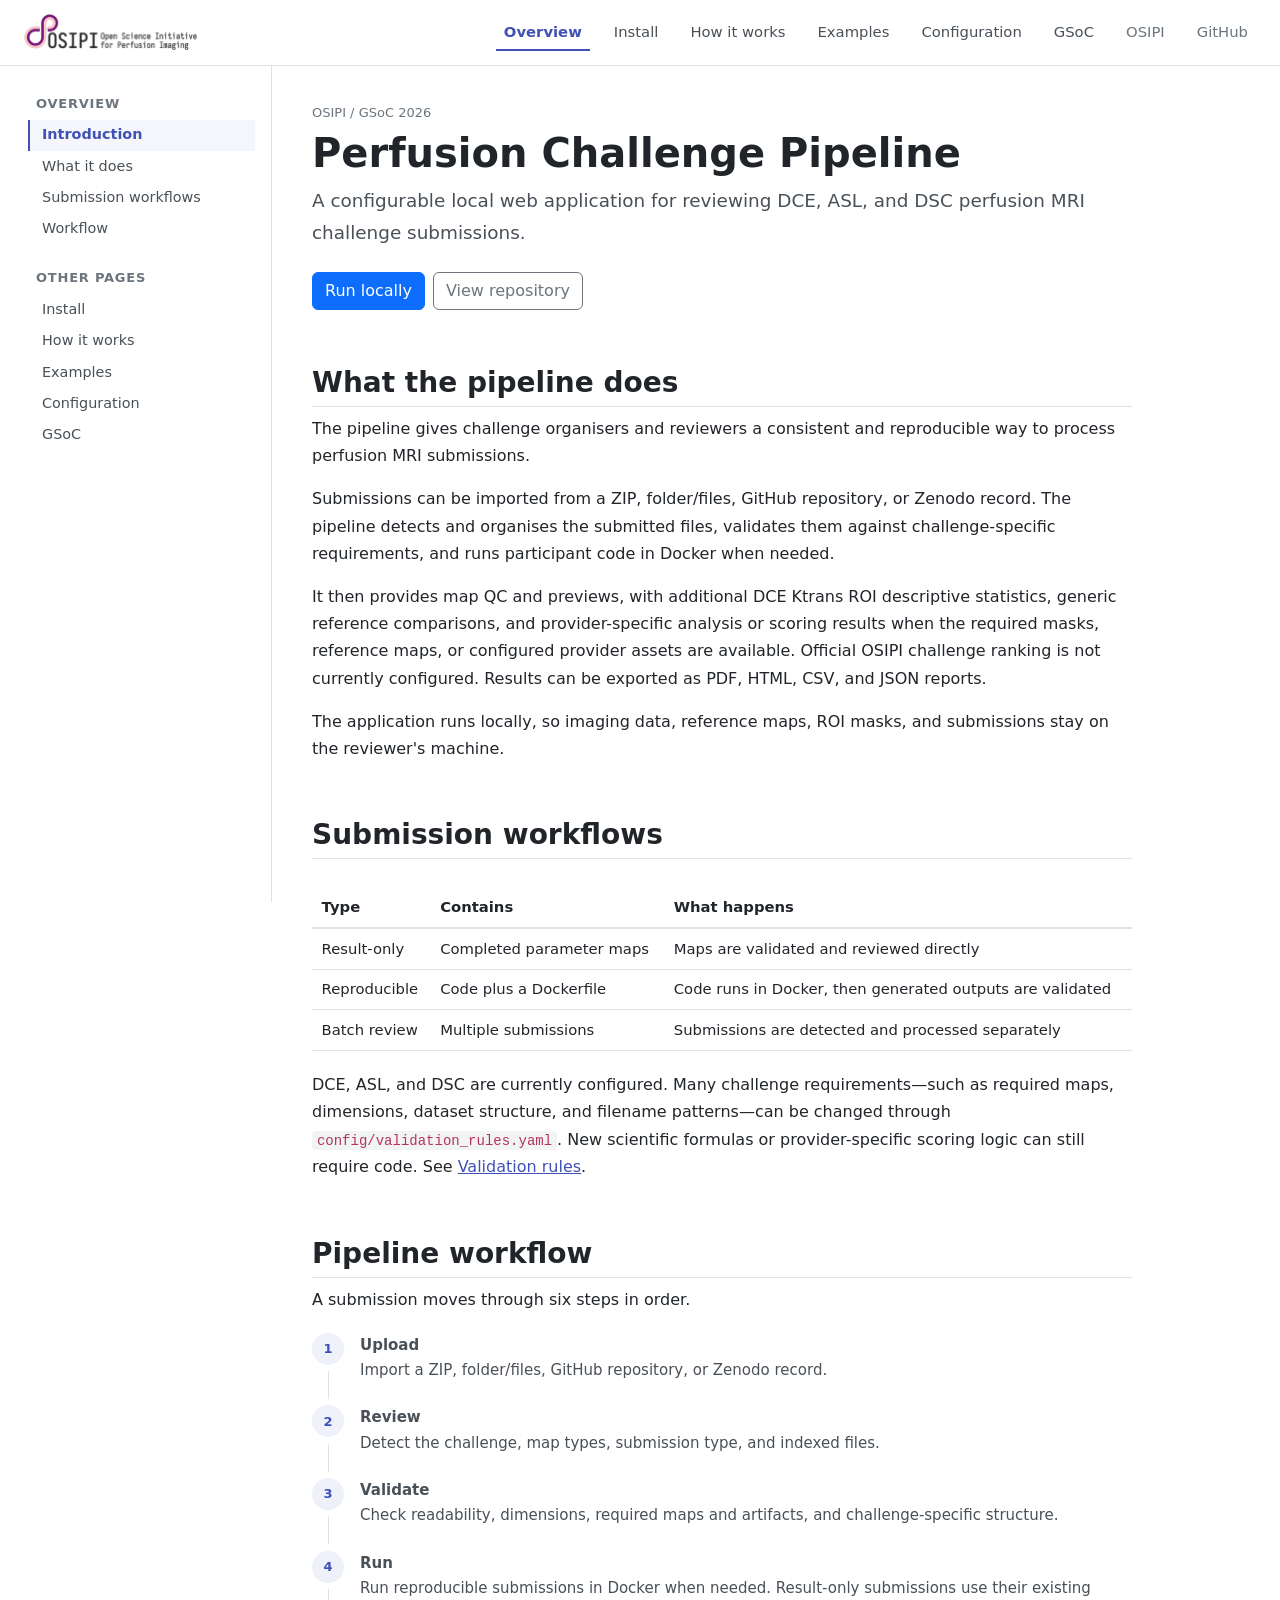
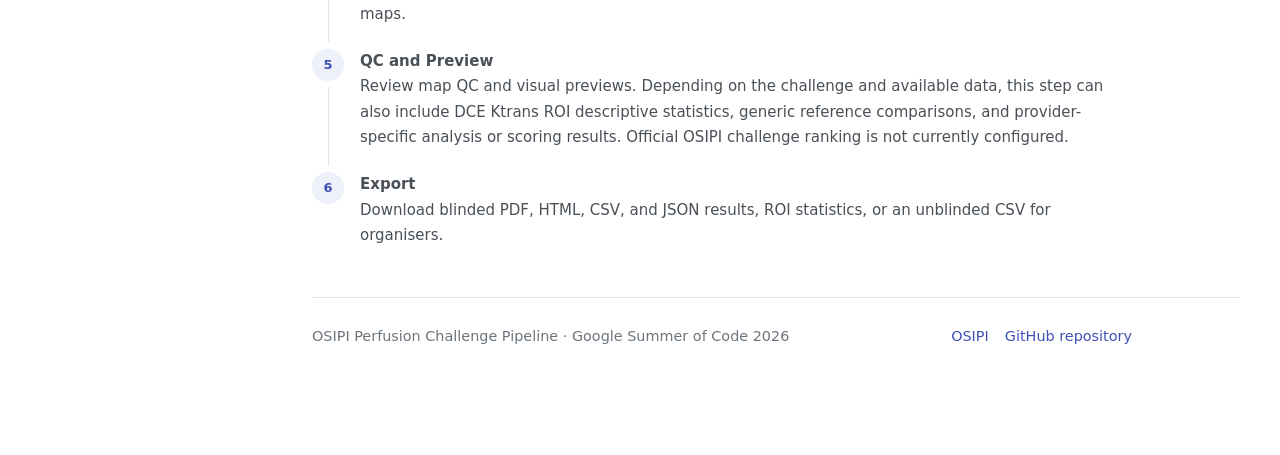
==== commit d5511603: "Update GitHub Pages documentation" ====
--- a/docs/index.html
+++ b/docs/index.html
@@ -57,8 +57,8 @@
         <section id="introduction">
           <p class="docs-breadcrumb">OSIPI / GSoC 2026</p>
           <h1>Perfusion Challenge Pipeline</h1>
-          <p class="docs-lead">A configurable local web application for reviewing <strong>DCE, ASL,
-            and DSC perfusion MRI challenge submissions</strong>.</p>
+          <p class="docs-lead">A configurable local web application for reviewing DCE, ASL,
+            and DSC perfusion MRI challenge submissions.</p>
 
           <div class="d-flex flex-wrap gap-2 mt-4 mb-2">
             <a class="btn btn-primary" href="install.html#installation">Run locally</a>
@@ -69,14 +69,14 @@
           <p>The pipeline gives challenge organisers and reviewers a consistent and reproducible way
             to process perfusion MRI submissions.</p>
 
-          <p>Submissions can be imported from a <strong>ZIP, folder/files, GitHub repository, or
-            Zenodo record</strong>. The pipeline detects and organises the submitted files, validates
+          <p>Submissions can be imported from a ZIP, folder/files, GitHub repository, or
+            Zenodo record. The pipeline detects and organises the submitted files, validates
             them against challenge-specific requirements, and runs participant code in Docker when
             needed.</p>
 
-          <p>It then provides <strong>map QC and previews</strong>, with additional <strong>DCE Ktrans
+          <p>It then provides map QC and previews, with additional DCE Ktrans
             ROI descriptive statistics, generic reference comparisons, and provider-specific analysis
-            or scoring results</strong> when the required masks, reference maps, or configured provider
+            or scoring results when the required masks, reference maps, or configured provider
             assets are available. Official OSIPI challenge ranking is not currently configured.
             Results can be exported as PDF, HTML, CSV, and JSON reports.</p>
 
@@ -88,9 +88,9 @@
             <table>
               <thead><tr><th>Type</th><th>Contains</th><th>What happens</th></tr></thead>
               <tbody>
-                <tr><td><strong>Result-only</strong></td><td>Completed parameter maps</td><td>Maps are validated and reviewed directly</td></tr>
-                <tr><td><strong>Reproducible</strong></td><td>Code plus a Dockerfile</td><td>Code runs in Docker, then generated outputs are validated</td></tr>
-                <tr><td><strong>Batch review</strong></td><td>Multiple submissions</td><td>Submissions are detected and processed separately</td></tr>
+                <tr><td>Result-only</td><td>Completed parameter maps</td><td>Maps are validated and reviewed directly</td></tr>
+                <tr><td>Reproducible</td><td>Code plus a Dockerfile</td><td>Code runs in Docker, then generated outputs are validated</td></tr>
+                <tr><td>Batch review</td><td>Multiple submissions</td><td>Submissions are detected and processed separately</td></tr>
               </tbody>
             </table>
           </div>
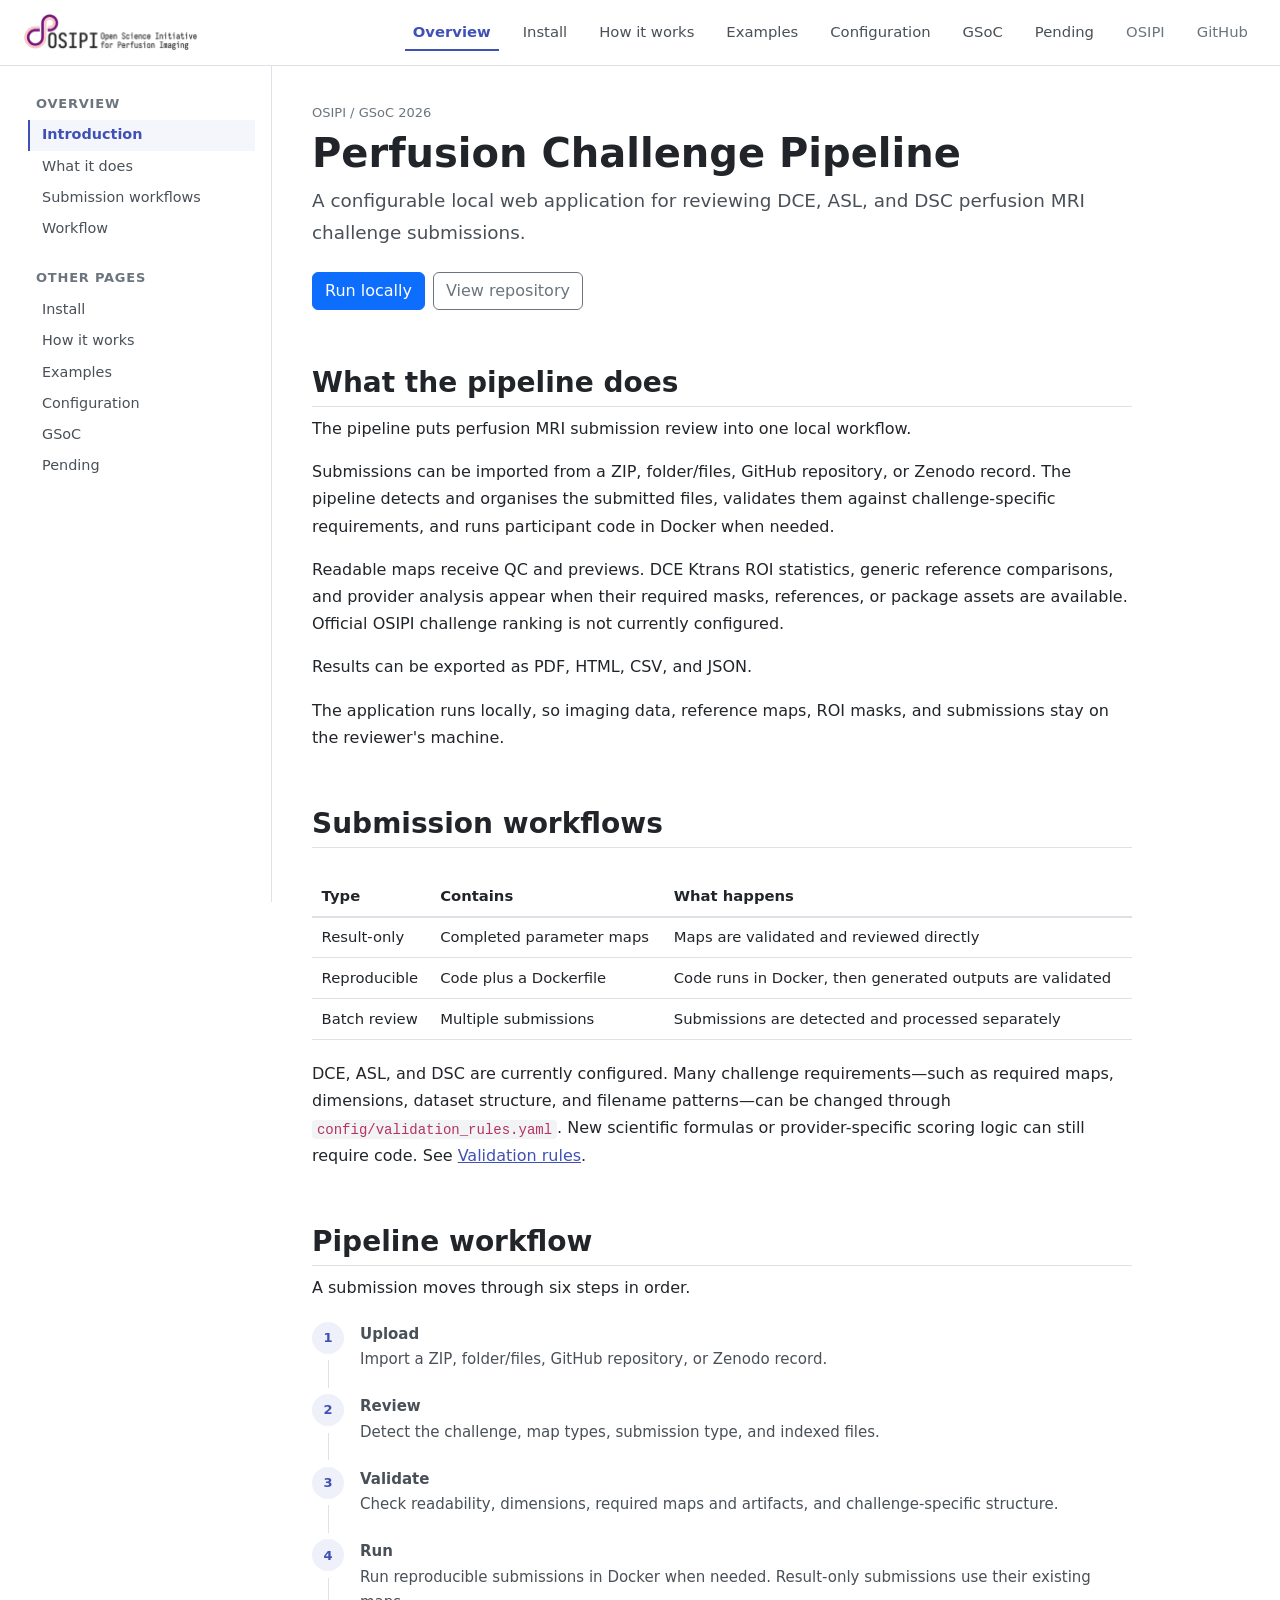
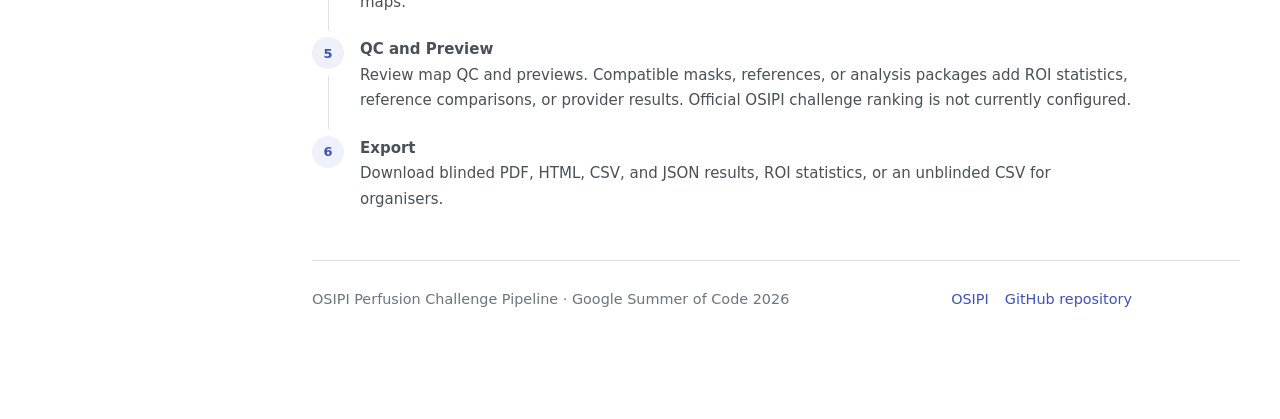
==== commit 3973d842: "Polish configuration manager and clean repository" ====
--- a/docs/index.html
+++ b/docs/index.html
@@ -66,19 +66,19 @@
           </div>
 
           <h2 id="what-it-does">What the pipeline does</h2>
-          <p>The pipeline gives challenge organisers and reviewers a consistent and reproducible way
-            to process perfusion MRI submissions.</p>
+          <p>The pipeline puts perfusion MRI submission review into one local workflow.</p>
 
           <p>Submissions can be imported from a ZIP, folder/files, GitHub repository, or
             Zenodo record. The pipeline detects and organises the submitted files, validates
             them against challenge-specific requirements, and runs participant code in Docker when
             needed.</p>
 
-          <p>It then provides map QC and previews, with additional DCE Ktrans
-            ROI descriptive statistics, generic reference comparisons, and provider-specific analysis
-            or scoring results when the required masks, reference maps, or configured provider
-            assets are available. Official OSIPI challenge ranking is not currently configured.
-            Results can be exported as PDF, HTML, CSV, and JSON reports.</p>
+          <p>Readable maps receive QC and previews. DCE Ktrans ROI statistics, generic reference
+            comparisons, and provider analysis appear when their required masks, references, or
+            package assets are available. Official OSIPI challenge ranking is not currently
+            configured.</p>
+
+          <p>Results can be exported as PDF, HTML, CSV, and JSON.</p>
 
           <p>The application runs locally, so imaging data, reference maps, ROI masks, and submissions
             stay on the reviewer's machine.</p>
@@ -135,9 +135,8 @@
               <div class="docs-step-rail"><span class="docs-step-num">5</span><span class="docs-step-line"></span></div>
               <div class="docs-step-body">
                 <p class="docs-step-title">QC and Preview</p>
-                <p>Review map QC and visual previews. Depending on the challenge and available data,
-                  this step can also include DCE Ktrans ROI descriptive statistics, generic reference
-                  comparisons, and provider-specific analysis or scoring results. Official OSIPI
+                <p>Review map QC and previews. Compatible masks, references, or analysis packages
+                  add ROI statistics, reference comparisons, or provider results. Official OSIPI
                   challenge ranking is not currently configured.</p>
               </div>
             </div>
--- a/docs/assets/stylesheets/site.css
+++ b/docs/assets/stylesheets/site.css
@@ -1,9 +1,4 @@
-/* OSIPI Perfusion Challenge Pipeline — documentation site.
- *
- * Bootstrap 5.3 supplies the grid, navbar, offcanvas and buttons; this file
- * adds the documentation layout (three columns, sticky sidebars, scrollspy
- * states, code blocks, figures) and the OSIPI palette on top.
- */
+/* GitHub Pages styles. Bootstrap supplies the base layout and controls. */
 
 :root {
   --osipi-primary: #4051b5;
@@ -31,7 +26,7 @@
   body { scroll-behavior: auto; }
 }
 
-/* ── Navbar ──────────────────────────────────────────────────────────────── */
+/* Navbar */
 
 .docs-navbar {
   background: #fff;
@@ -46,15 +41,12 @@
   padding-block: .4rem;
 }
 
-/* The lockup is a wide banner carrying its own wordmark and strapline, so it
-   stands alone in the navbar. Sized so the strapline stays legible. */
 .docs-brand-logo {
   height: 2.25rem;
   width: auto;
 }
 
 @media (max-width: 575.98px) {
-  /* Narrow screens: the strapline is unreadable anyway, so trade it for room. */
   .docs-brand-logo { height: 1.75rem; }
 }
 
@@ -66,7 +58,7 @@
 .docs-navbar .nav-link:hover,
 .docs-navbar .nav-link:focus-visible { color: var(--osipi-primary); }
 
-/* ── Three-column layout ─────────────────────────────────────────────────── */
+/* Page layout */
 
 .docs-layout {
   display: grid;
@@ -126,7 +118,7 @@
 
 .docs-content { max-width: 820px; }
 
-/* ── Sidebar navigation ──────────────────────────────────────────────────── */
+/* Sidebar */
 
 .docs-nav-group + .docs-nav-group { margin-top: 1.5rem; }
 
@@ -159,7 +151,7 @@
   background: rgba(64, 81, 181, .05);
 }
 
-/* ── On this page ────────────────────────────────────────────────────────── */
+/* Table of contents */
 
 .docs-toc-title {
   font-size: .8125rem;
@@ -187,7 +179,7 @@
   font-weight: 500;
 }
 
-/* ── Typography ──────────────────────────────────────────────────────────── */
+/* Type */
 
 .docs-breadcrumb {
   font-size: .8125rem;
@@ -228,7 +220,6 @@
 .docs-content p,
 .docs-content li { line-height: 1.7; }
 
-/* Anchor links appear on hover, as in most documentation sites. */
 .docs-anchor {
   opacity: 0;
   margin-left: .4rem;
@@ -240,7 +231,7 @@
 h3:hover .docs-anchor,
 .docs-anchor:focus-visible { opacity: 1; }
 
-/* ── Code blocks ─────────────────────────────────────────────────────────── */
+/* Code */
 
 .docs-code { margin: 1.25rem 0; }
 
@@ -289,7 +280,6 @@
 .docs-copy:hover { background: rgba(255, 255, 255, .1); color: #fff; }
 .docs-copy.copied { color: #75b798; border-color: #75b798; }
 
-/* Inline code inside prose. */
 .docs-content p code,
 .docs-content li code,
 .docs-content td code {
@@ -300,7 +290,7 @@
   font-size: .875em;
 }
 
-/* ── Tables ──────────────────────────────────────────────────────────────── */
+/* Tables */
 
 .docs-content table {
   width: 100%;
@@ -324,7 +314,7 @@
 
 .docs-table-wrap { overflow-x: auto; }
 
-/* ── Numbered steps ──────────────────────────────────────────────────────── */
+/* Numbered steps */
 
 .docs-steps { margin: 1.25rem 0 2rem; }
 
@@ -346,8 +336,6 @@
   color: var(--osipi-primary);
 }
 
-/* The connector is drawn by the rail, not by a border on the circle, so it
-   stretches to whatever height the text beside it happens to need. */
 .docs-step-line { width: 1px; flex: 1 1 auto; background: var(--docs-border); margin: .4rem 0; }
 
 .docs-step-body { padding-bottom: 1.35rem; }
@@ -355,7 +343,7 @@
 .docs-step-title { font-weight: 600; font-size: 1rem; margin: .25rem 0 .2rem; }
 .docs-step-body p { margin: 0; color: #495057; font-size: .9375rem; }
 
-/* ── Paired cards ────────────────────────────────────────────────────────── */
+/* Cards */
 
 .docs-cards {
   display: grid;
@@ -377,7 +365,7 @@
 .docs-card dt:first-child { margin-top: 0; }
 .docs-card dd { font-size: .8125rem; color: #495057; margin: .15rem 0 0; line-height: 1.55; }
 
-/* ── Interface screens ───────────────────────────────────────────────────── */
+/* Screenshots */
 
 .docs-screen { margin: 1.5rem 0 2rem; }
 
@@ -409,7 +397,7 @@
 
 .docs-screen figcaption strong { color: var(--bs-body-color); }
 
-/* ── Downloads ───────────────────────────────────────────────────────────── */
+/* Downloads */
 
 .docs-downloads {
   display: grid;
@@ -456,7 +444,7 @@
   color: var(--docs-muted);
 }
 
-/* ── Callout — used sparingly ────────────────────────────────────────────── */
+/* Callout */
 
 .docs-callout {
   border-left: 3px solid var(--osipi-primary);
@@ -469,7 +457,7 @@
 
 .docs-callout p:last-child { margin-bottom: 0; }
 
-/* ── Footer ──────────────────────────────────────────────────────────────── */
+/* Footer */
 
 .docs-footer {
   border-top: 1px solid var(--docs-border);
@@ -481,7 +469,6 @@
 .docs-footer a { color: var(--osipi-link); text-decoration: none; }
 .docs-footer a:hover { text-decoration: underline; }
 
-/* Skip link for keyboard users. */
 .docs-skip {
   position: absolute;
   left: -999px;
@@ -492,7 +479,7 @@
 }
 .docs-skip:focus { left: .5rem; top: .5rem; }
 
-/* ── Navbar tabs ─────────────────────────────────────────────────────────── */
+/* Navbar tabs */
 
 .docs-navbar .nav-link.active {
   color: var(--osipi-primary);
@@ -500,11 +487,9 @@
   box-shadow: inset 0 -2px 0 var(--osipi-primary);
 }
 
-/* External links sit slightly back from the page tabs. */
 .docs-navbar .docs-nav-external { color: var(--docs-muted); }
 
 @media (max-width: 991.98px) {
-  /* Tabs wrap rather than overflow once the sidebar toggle appears. */
   .docs-navbar .navbar-nav { flex-wrap: wrap; row-gap: .25rem; }
   .docs-navbar .nav-link { font-size: .85rem; }
 }
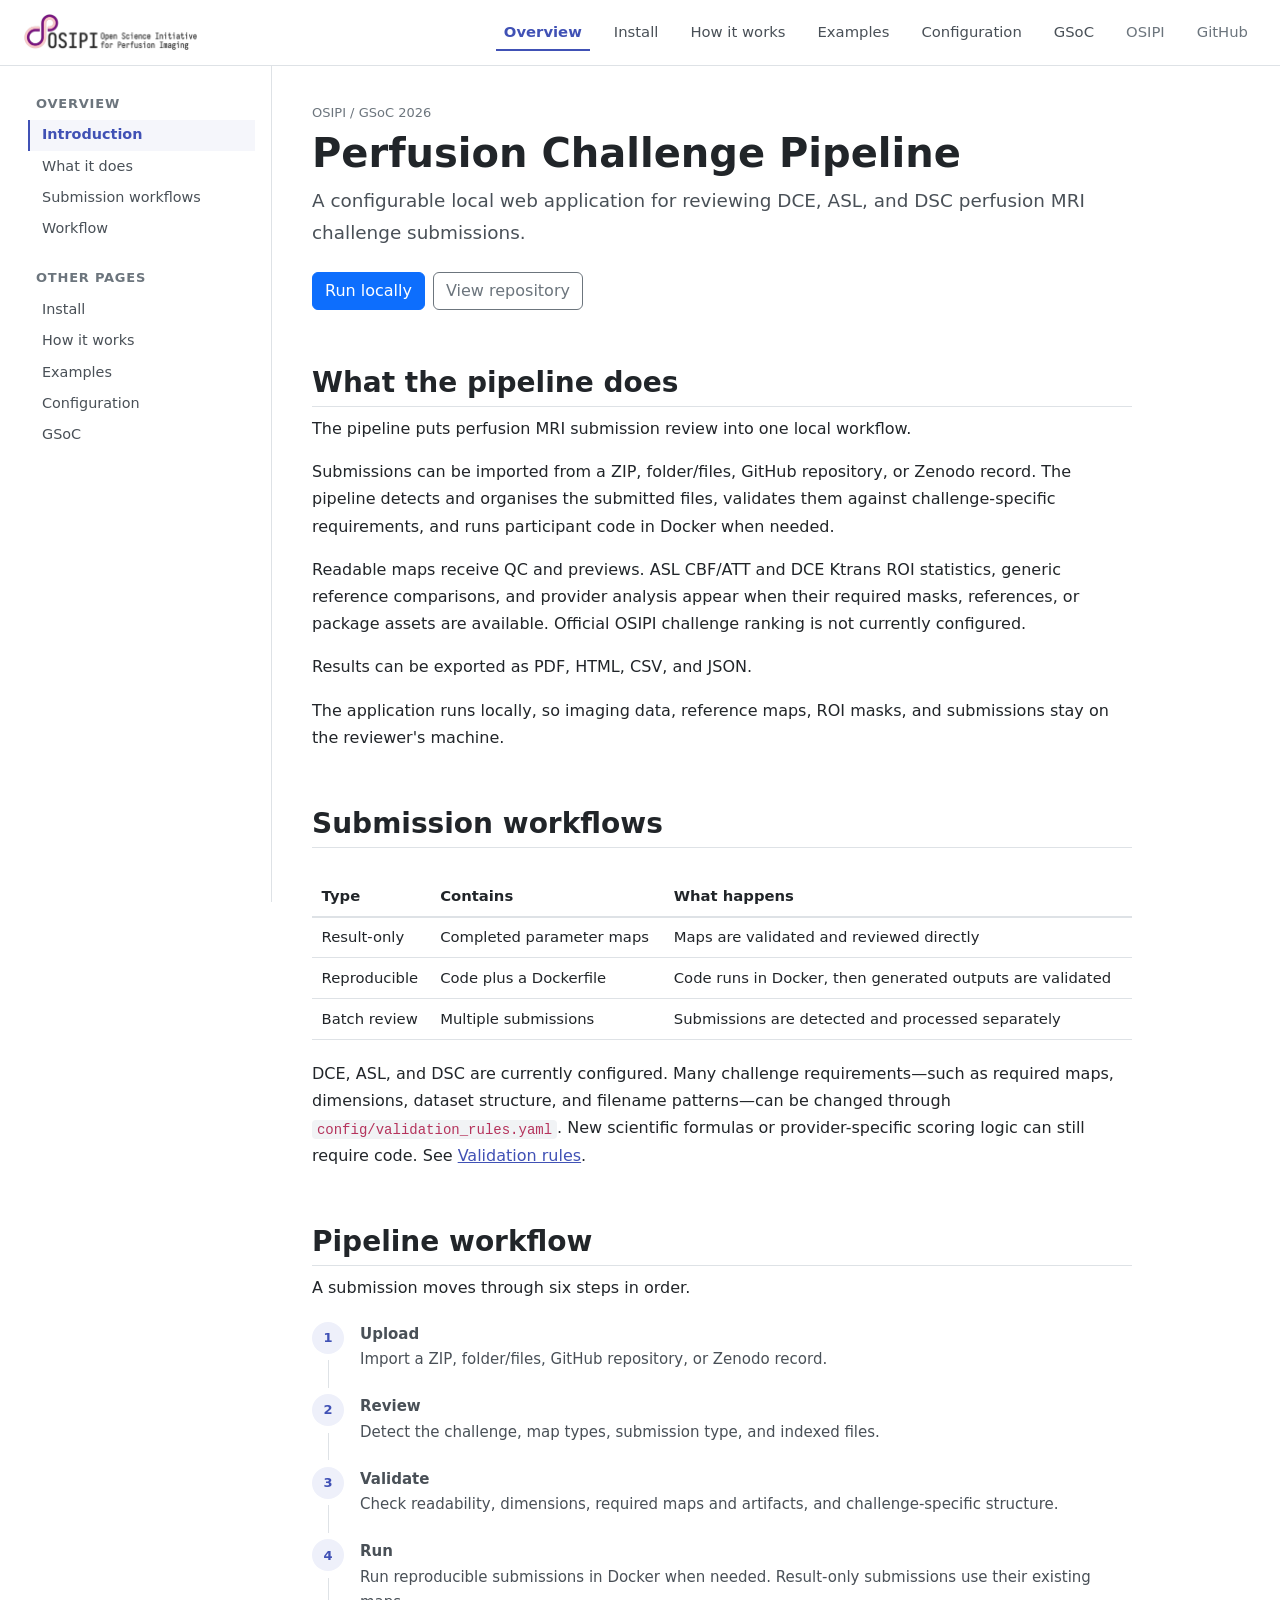
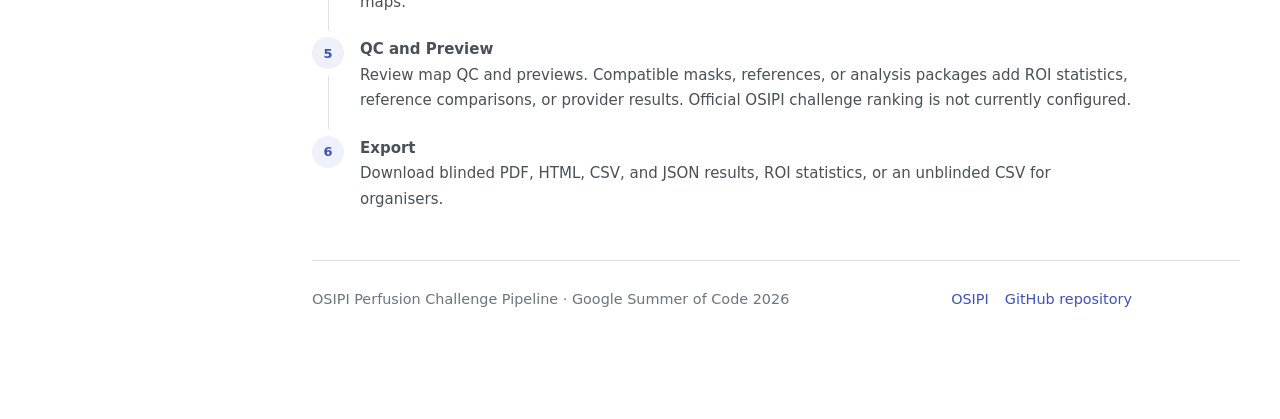
==== commit 8577b8c2: "Rewrite the GSoC page and documentation for submission Documentation - Rewrite the GSoC page around " ====
--- a/docs/index.html
+++ b/docs/index.html
@@ -73,7 +73,7 @@
             them against challenge-specific requirements, and runs participant code in Docker when
             needed.</p>
 
-          <p>Readable maps receive QC and previews. DCE Ktrans ROI statistics, generic reference
+          <p>Readable maps receive QC and previews. ASL CBF/ATT and DCE Ktrans ROI statistics, generic reference
             comparisons, and provider analysis appear when their required masks, references, or
             package assets are available. Official OSIPI challenge ranking is not currently
             configured.</p>
--- a/docs/assets/stylesheets/site.css
+++ b/docs/assets/stylesheets/site.css
@@ -365,6 +365,37 @@
 .docs-card dt:first-child { margin-top: 0; }
 .docs-card dd { font-size: .8125rem; color: #495057; margin: .15rem 0 0; line-height: 1.55; }
 
+/* Collapsible questions. Native details elements, so they work with no JS. */
+
+.docs-faq {
+  border: 1px solid var(--docs-border);
+  border-radius: .375rem;
+  overflow: hidden;
+  margin: 1.25rem 0 1.75rem;
+}
+
+.docs-faq details + details { border-top: 1px solid var(--docs-border); }
+
+.docs-faq summary {
+  padding: .8rem 1rem;
+  cursor: pointer;
+  font-size: .9375rem;
+  font-weight: 500;
+  display: flex;
+  justify-content: space-between;
+  align-items: center;
+  gap: 1rem;
+  /* Both are needed: the standard property and the WebKit pseudo-element,
+     or the default triangle sits beside the custom marker. */
+  list-style: none;
+}
+
+.docs-faq summary::-webkit-details-marker { display: none; }
+.docs-faq summary::after { content: "+"; color: var(--docs-muted); font-weight: 400; }
+.docs-faq details[open] summary::after { content: "\2212"; }
+.docs-faq summary:hover { background: #f8f9fa; }
+.docs-faq p { margin: 0; padding: 0 1rem 1rem; font-size: .9375rem; color: #495057; }
+
 /* Screenshots */
 
 .docs-screen { margin: 1.5rem 0 2rem; }
@@ -455,6 +486,20 @@
   font-size: .95rem;
 }
 
+.docs-disclosure {
+  margin-top: 1.5rem;
+  padding: .9rem 1rem;
+  border: 1px solid var(--docs-border, #dfe3eb);
+  border-radius: .75rem;
+  background: #fafafe;
+}
+
+.docs-disclosure > summary {
+  color: var(--docs-heading, #20243a);
+  font-weight: 600;
+  cursor: pointer;
+}
+
 .docs-callout p:last-child { margin-bottom: 0; }
 
 /* Footer */
